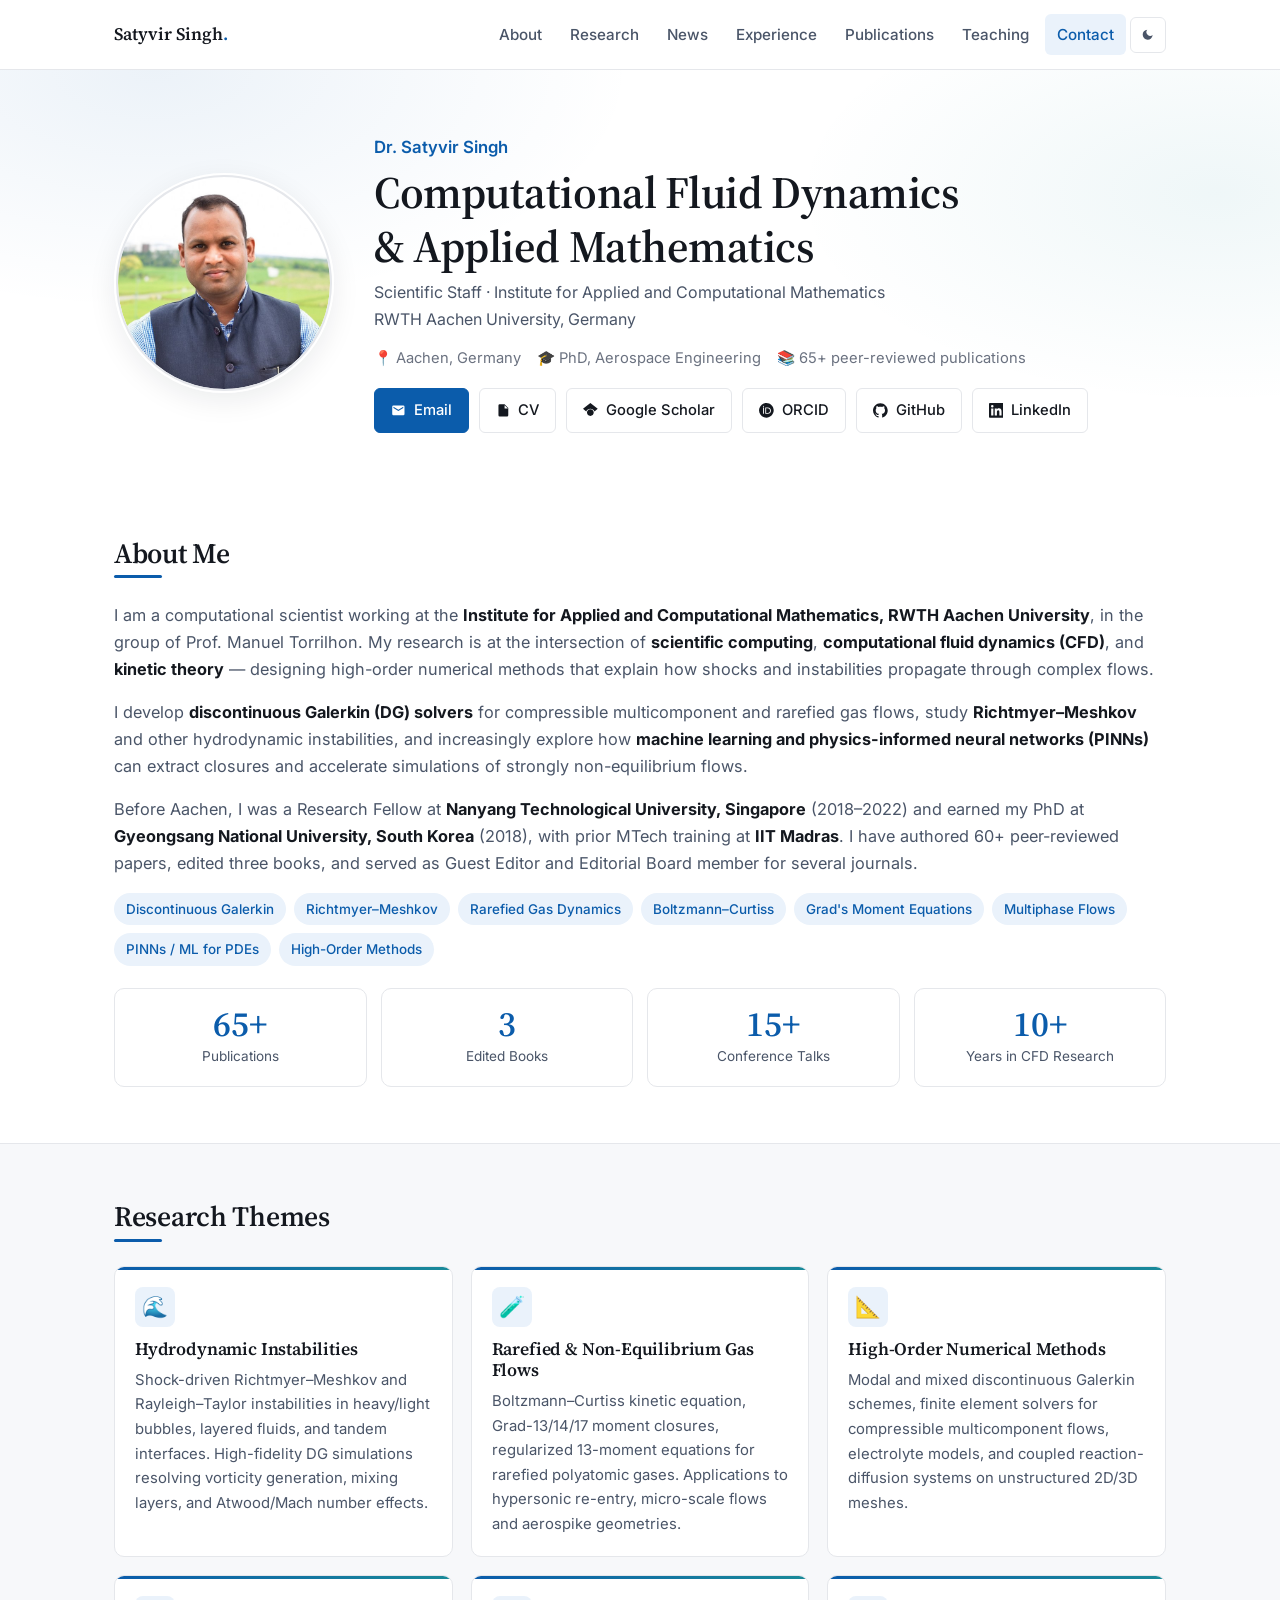
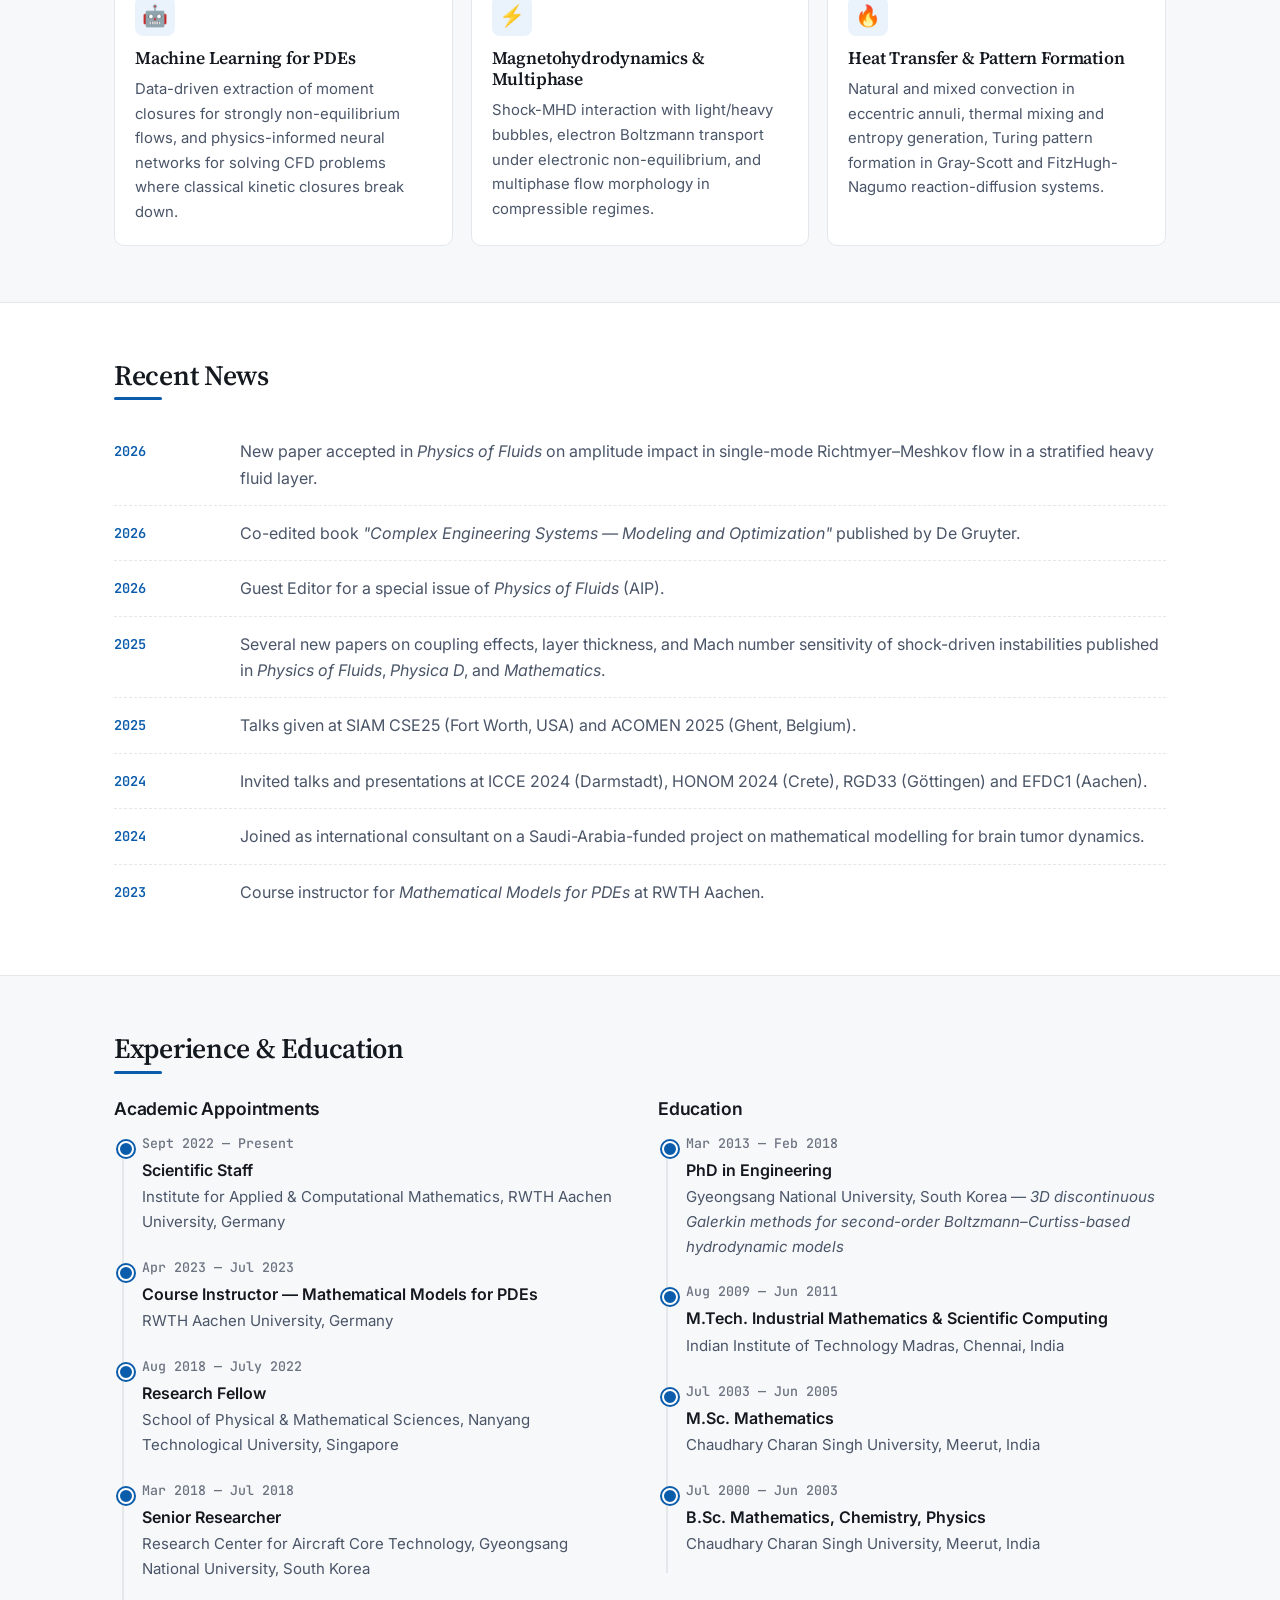
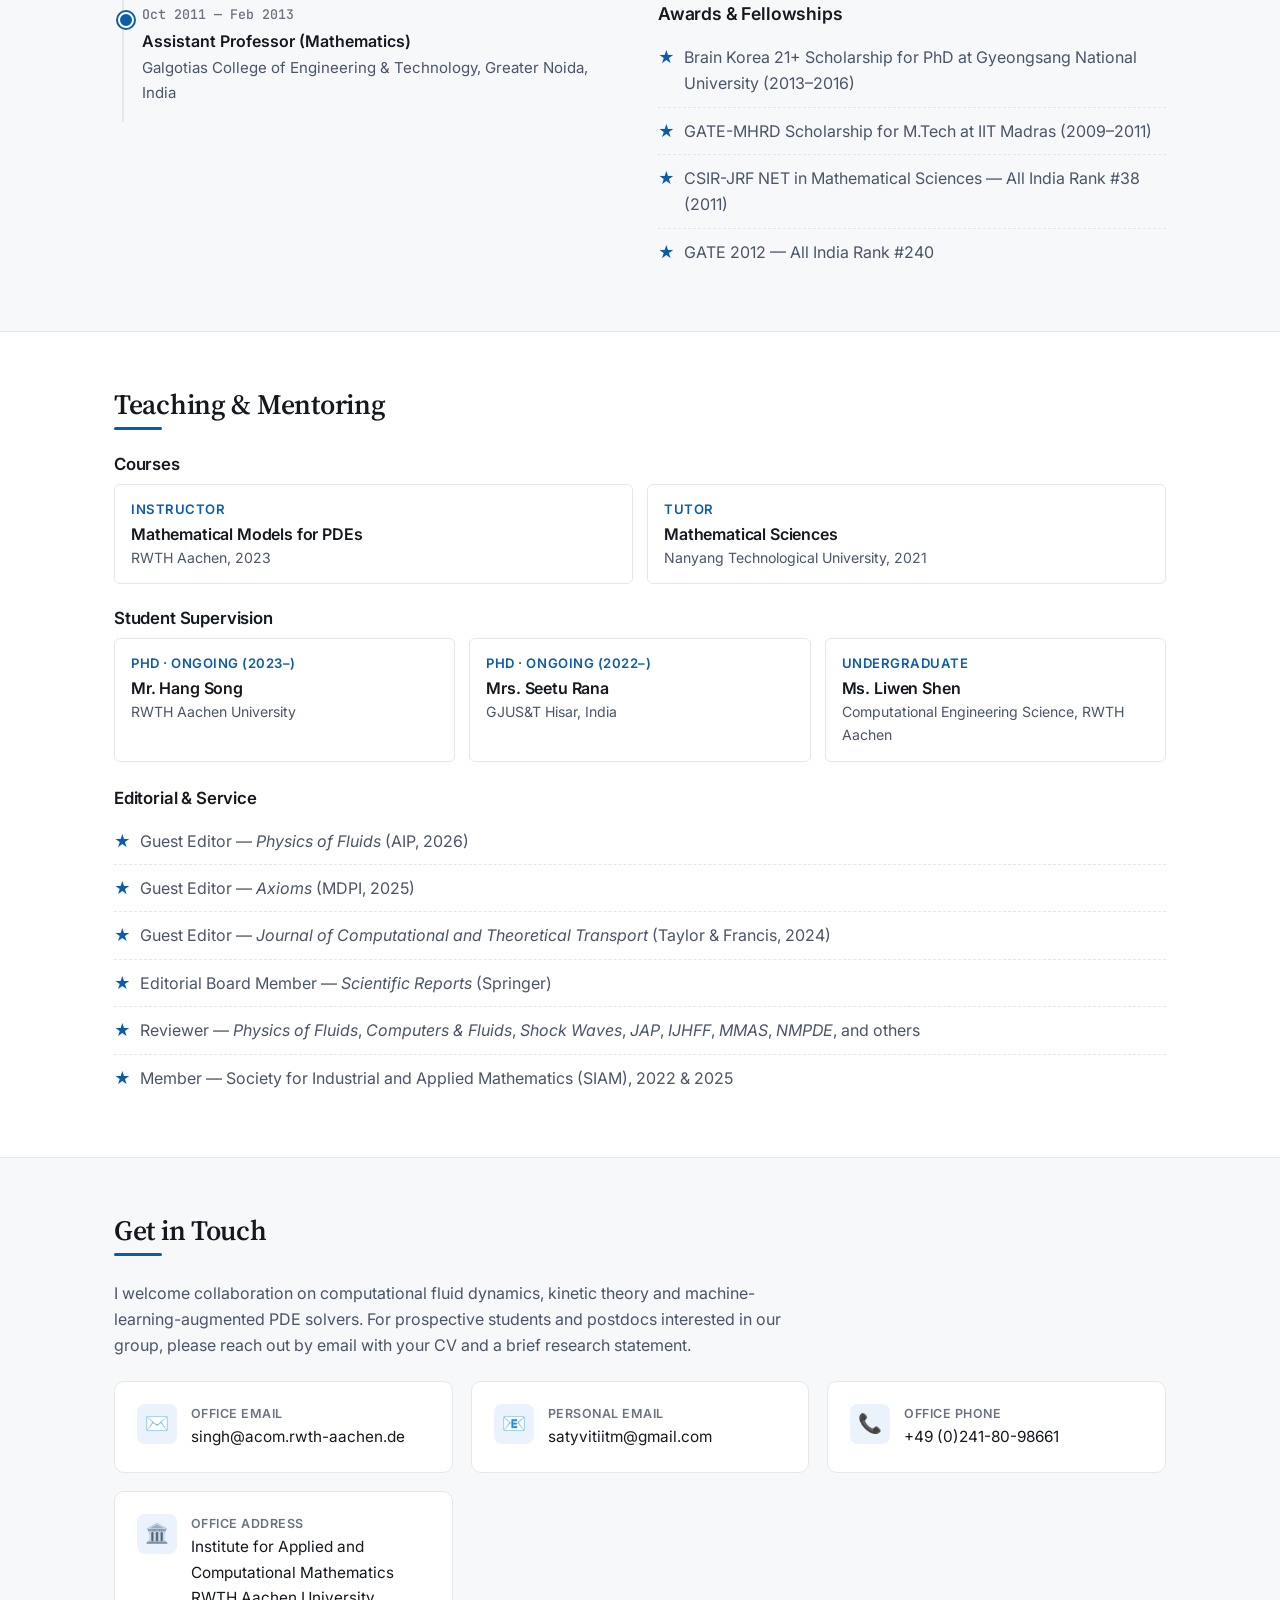
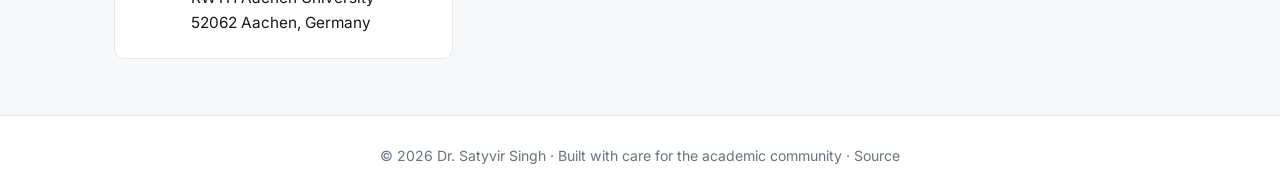
==== index.html @ b2688884 "Replace placeholder avatar with profile photo" ====
<!DOCTYPE html>
<html lang="en">
<head>
  <meta charset="UTF-8" />
  <meta name="viewport" content="width=device-width, initial-scale=1.0" />
  <title>Dr. Satyvir Singh — Computational Fluid Dynamics & Applied Mathematics</title>
  <meta name="description" content="Personal academic website of Dr. Satyvir Singh, Scientific Staff at the Institute for Applied and Computational Mathematics, RWTH Aachen University. Research in CFD, hydrodynamic instabilities, discontinuous Galerkin methods, rarefied gases, and machine learning for PDEs." />
  <meta name="author" content="Satyvir Singh" />

  <!-- Open Graph -->
  <meta property="og:type" content="website" />
  <meta property="og:title" content="Dr. Satyvir Singh — Computational Fluid Dynamics" />
  <meta property="og:description" content="Scientific Staff at RWTH Aachen University. Research on CFD, hydrodynamic instabilities, discontinuous Galerkin methods and machine learning for PDEs." />

  <!-- Fonts -->
  <link rel="preconnect" href="https://fonts.googleapis.com" />
  <link rel="preconnect" href="https://fonts.gstatic.com" crossorigin />
  <link href="https://fonts.googleapis.com/css2?family=Inter:wght@400;500;600;700&family=JetBrains+Mono:wght@400;500&family=Source+Serif+4:opsz,wght@8..60,400;8..60,500;8..60,600;8..60,700&display=swap" rel="stylesheet" />

  <link rel="stylesheet" href="assets/styles.css" />
  <link rel="icon" href="data:image/svg+xml,<svg xmlns='http://www.w3.org/2000/svg' viewBox='0 0 100 100'><circle cx='50' cy='50' r='45' fill='%230b5cab'/><text x='50%25' y='55%25' text-anchor='middle' dominant-baseline='middle' fill='white' font-family='Georgia' font-size='52' font-weight='600'>S</text></svg>" />
</head>
<body>

<!-- ========== NAV ========== -->
<nav class="nav">
  <div class="nav-inner">
    <a href="#" class="brand">Satyvir Singh<span class="dot">.</span></a>
    <div class="nav-links" id="nav-links">
      <a href="#about">About</a>
      <a href="#research">Research</a>
      <a href="#news">News</a>
      <a href="#experience">Experience</a>
      <a href="publications.html">Publications</a>
      <a href="#teaching">Teaching</a>
      <a href="#contact">Contact</a>
      <button class="theme-btn" id="theme-btn" aria-label="Toggle theme"></button>
    </div>
    <button class="menu-btn" id="menu-btn" aria-label="Menu">☰</button>
  </div>
</nav>

<!-- ========== HERO ========== -->
<header class="hero">
  <div class="container hero-grid">
    <img class="avatar" src="assets/profile.jpg" alt="Dr. Satyvir Singh" width="220" height="220" />
    <div>
      <p class="title">Dr. Satyvir Singh</p>
      <h1>Computational Fluid Dynamics<br />&amp; Applied Mathematics</h1>
      <p class="affiliation">Scientific Staff · Institute for Applied and Computational Mathematics<br />RWTH Aachen University, Germany</p>

      <div class="hero-meta">
        <span>📍 Aachen, Germany</span>
        <span>🎓 PhD, Aerospace Engineering</span>
        <span>📚 65+ peer-reviewed publications</span>
      </div>

      <div class="hero-actions">
        <a class="btn btn-primary" href="mailto:singh@acom.rwth-aachen.de">
          <svg class="icon-svg" viewBox="0 0 24 24"><path fill="currentColor" d="M20 4H4a2 2 0 00-2 2v12a2 2 0 002 2h16a2 2 0 002-2V6a2 2 0 00-2-2zm0 4l-8 5-8-5V6l8 5 8-5z"/></svg>
          Email
        </a>
        <a class="btn" href="CV_Satyvir_Singh.pdf" target="_blank">
          <svg class="icon-svg" viewBox="0 0 24 24"><path fill="currentColor" d="M14 2H6a2 2 0 00-2 2v16a2 2 0 002 2h12a2 2 0 002-2V8l-6-6zm0 7V3.5L19.5 9H14z"/></svg>
          CV
        </a>
        <a class="btn" href="https://scholar.google.com/citations?user=sQT89LYAAAAJ&hl=en" target="_blank" rel="noopener">
          <svg class="icon-svg" viewBox="0 0 24 24"><path fill="currentColor" d="M5.242 13.769L0 9.5 12 0l12 9.5-5.242 4.269C17.548 11.249 14.978 9.5 12 9.5c-2.977 0-5.548 1.748-6.758 4.269zM12 10c-3.038 0-5.5 2.462-5.5 5.5s2.462 5.5 5.5 5.5 5.5-2.462 5.5-5.5S15.038 10 12 10z"/></svg>
          Google Scholar
        </a>
        <a class="btn" href="https://orcid.org/0000-0001-6669-5296" target="_blank" rel="noopener">
          <svg class="icon-svg" viewBox="0 0 24 24"><path fill="currentColor" d="M12 0C5.372 0 0 5.372 0 12s5.372 12 12 12 12-5.372 12-12S18.628 0 12 0zM7.369 4.378c.525 0 .947.431.947.947 0 .525-.422.947-.947.947a.95.95 0 01-.947-.947c0-.516.422-.947.947-.947zm-.722 3.038h1.444v10.041H6.647V7.416zm3.562 0h3.9c3.712 0 5.344 2.653 5.344 5.025 0 2.578-2.016 5.025-5.325 5.025h-3.919V7.416zm1.444 1.303v7.444h2.297c3.272 0 4.022-2.484 4.022-3.722 0-2.016-1.284-3.722-4.097-3.722h-2.222z"/></svg>
          ORCID
        </a>
        <a class="btn" href="https://github.com/Satyvir-Singh" target="_blank" rel="noopener">
          <svg class="icon-svg" viewBox="0 0 24 24"><path fill="currentColor" d="M12 .297c-6.63 0-12 5.373-12 12 0 5.303 3.438 9.8 8.205 11.385.6.113.82-.258.82-.577 0-.285-.01-1.04-.015-2.04-3.338.724-4.042-1.61-4.042-1.61C4.422 18.07 3.633 17.7 3.633 17.7c-1.087-.744.084-.729.084-.729 1.205.084 1.838 1.236 1.838 1.236 1.07 1.835 2.809 1.305 3.495.998.108-.776.417-1.305.76-1.605-2.665-.3-5.466-1.332-5.466-5.93 0-1.31.465-2.38 1.235-3.22-.135-.303-.54-1.523.105-3.176 0 0 1.005-.322 3.3 1.23.96-.267 1.98-.4 3-.405 1.02.005 2.04.138 3 .405 2.28-1.552 3.285-1.23 3.285-1.23.645 1.653.24 2.873.12 3.176.765.84 1.23 1.91 1.23 3.22 0 4.61-2.805 5.625-5.475 5.92.42.36.81 1.096.81 2.22 0 1.606-.015 2.896-.015 3.286 0 .315.21.69.825.57C20.565 22.092 24 17.592 24 12.297c0-6.627-5.373-12-12-12"/></svg>
          GitHub
        </a>
        <a class="btn" href="https://www.linkedin.com/in/dr-ing-satyvir-singh-59ba4218" target="_blank" rel="noopener">
          <svg class="icon-svg" viewBox="0 0 24 24"><path fill="currentColor" d="M20.447 20.452h-3.554v-5.569c0-1.328-.027-3.037-1.852-3.037-1.853 0-2.136 1.445-2.136 2.939v5.667H9.351V9h3.414v1.561h.046c.477-.9 1.637-1.852 3.37-1.852 3.601 0 4.267 2.37 4.267 5.455v6.288zM5.337 7.433a2.062 2.062 0 01-2.063-2.065 2.063 2.063 0 112.063 2.065zm1.782 13.019H3.555V9h3.564v11.452zM22.225 0H1.771C.792 0 0 .774 0 1.729v20.542C0 23.227.792 24 1.771 24h20.451C23.2 24 24 23.227 24 22.271V1.729C24 .774 23.2 0 22.222 0h.003z"/></svg>
          LinkedIn
        </a>
      </div>
    </div>
  </div>
</header>

<!-- ========== ABOUT ========== -->
<section class="section" id="about">
  <div class="container fade-in">
    <div class="section-head"><h2>About Me</h2></div>
    <div class="about">
      <p>
        I am a computational scientist working at the
        <strong>Institute for Applied and Computational Mathematics, RWTH Aachen University</strong>,
        in the group of Prof. Manuel Torrilhon. My research is at the intersection of
        <strong>scientific computing</strong>, <strong>computational fluid dynamics (CFD)</strong>, and
        <strong>kinetic theory</strong> — designing high-order numerical methods that explain how shocks
        and instabilities propagate through complex flows.
      </p>
      <p>
        I develop <strong>discontinuous Galerkin (DG) solvers</strong> for compressible multicomponent and
        rarefied gas flows, study <strong>Richtmyer–Meshkov</strong> and other hydrodynamic instabilities,
        and increasingly explore how <strong>machine learning and physics-informed neural networks (PINNs)</strong>
        can extract closures and accelerate simulations of strongly non-equilibrium flows.
      </p>
      <p>
        Before Aachen, I was a Research Fellow at <strong>Nanyang Technological University, Singapore</strong>
        (2018–2022) and earned my PhD at <strong>Gyeongsang National University, South Korea</strong> (2018),
        with prior MTech training at <strong>IIT Madras</strong>. I have authored 60+ peer-reviewed papers,
        edited three books, and served as Guest Editor and Editorial Board member for several journals.
      </p>

      <div class="tags">
        <span class="tag">Discontinuous Galerkin</span>
        <span class="tag">Richtmyer–Meshkov</span>
        <span class="tag">Rarefied Gas Dynamics</span>
        <span class="tag">Boltzmann–Curtiss</span>
        <span class="tag">Grad's Moment Equations</span>
        <span class="tag">Multiphase Flows</span>
        <span class="tag">PINNs / ML for PDEs</span>
        <span class="tag">High-Order Methods</span>
      </div>

      <div class="stats">
        <div class="stat"><span class="num">65+</span><span class="label">Publications</span></div>
        <div class="stat"><span class="num">3</span><span class="label">Edited Books</span></div>
        <div class="stat"><span class="num">15+</span><span class="label">Conference Talks</span></div>
        <div class="stat"><span class="num">10+</span><span class="label">Years in CFD Research</span></div>
      </div>
    </div>
  </div>
</section>

<!-- ========== RESEARCH ========== -->
<section class="section section-alt" id="research">
  <div class="container fade-in">
    <div class="section-head">
      <h2>Research Themes</h2>
    </div>

    <div class="research-grid">
      <div class="research-card">
        <div class="icon">🌊</div>
        <h3>Hydrodynamic Instabilities</h3>
        <p>Shock-driven Richtmyer–Meshkov and Rayleigh–Taylor instabilities in heavy/light bubbles,
           layered fluids, and tandem interfaces. High-fidelity DG simulations resolving vorticity
           generation, mixing layers, and Atwood/Mach number effects.</p>
      </div>
      <div class="research-card">
        <div class="icon">🧪</div>
        <h3>Rarefied & Non-Equilibrium Gas Flows</h3>
        <p>Boltzmann–Curtiss kinetic equation, Grad-13/14/17 moment closures, regularized 13-moment
           equations for rarefied polyatomic gases. Applications to hypersonic re-entry,
           micro-scale flows and aerospike geometries.</p>
      </div>
      <div class="research-card">
        <div class="icon">📐</div>
        <h3>High-Order Numerical Methods</h3>
        <p>Modal and mixed discontinuous Galerkin schemes, finite element solvers for compressible
           multicomponent flows, electrolyte models, and coupled reaction-diffusion systems on
           unstructured 2D/3D meshes.</p>
      </div>
      <div class="research-card">
        <div class="icon">🤖</div>
        <h3>Machine Learning for PDEs</h3>
        <p>Data-driven extraction of moment closures for strongly non-equilibrium flows, and
           physics-informed neural networks for solving CFD problems where classical kinetic
           closures break down.</p>
      </div>
      <div class="research-card">
        <div class="icon">⚡</div>
        <h3>Magnetohydrodynamics & Multiphase</h3>
        <p>Shock-MHD interaction with light/heavy bubbles, electron Boltzmann transport under
           electronic non-equilibrium, and multiphase flow morphology in compressible regimes.</p>
      </div>
      <div class="research-card">
        <div class="icon">🔥</div>
        <h3>Heat Transfer & Pattern Formation</h3>
        <p>Natural and mixed convection in eccentric annuli, thermal mixing and entropy generation,
           Turing pattern formation in Gray-Scott and FitzHugh-Nagumo reaction-diffusion systems.</p>
      </div>
    </div>
  </div>
</section>

<!-- ========== NEWS ========== -->
<section class="section" id="news">
  <div class="container fade-in">
    <div class="section-head"><h2>Recent News</h2></div>
    <ul class="news-list">
      <li>
        <span class="news-date">2026</span>
        <span class="news-text">New paper accepted in <em>Physics of Fluids</em> on amplitude impact in single-mode Richtmyer–Meshkov flow in a stratified heavy fluid layer.</span>
      </li>
      <li>
        <span class="news-date">2026</span>
        <span class="news-text">Co-edited book <em>"Complex Engineering Systems — Modeling and Optimization"</em> published by De Gruyter.</span>
      </li>
      <li>
        <span class="news-date">2026</span>
        <span class="news-text">Guest Editor for a special issue of <em>Physics of Fluids</em> (AIP).</span>
      </li>
      <li>
        <span class="news-date">2025</span>
        <span class="news-text">Several new papers on coupling effects, layer thickness, and Mach number sensitivity of shock-driven instabilities published in <em>Physics of Fluids</em>, <em>Physica D</em>, and <em>Mathematics</em>.</span>
      </li>
      <li>
        <span class="news-date">2025</span>
        <span class="news-text">Talks given at SIAM CSE25 (Fort Worth, USA) and ACOMEN 2025 (Ghent, Belgium).</span>
      </li>
      <li>
        <span class="news-date">2024</span>
        <span class="news-text">Invited talks and presentations at ICCE 2024 (Darmstadt), HONOM 2024 (Crete), RGD33 (Göttingen) and EFDC1 (Aachen).</span>
      </li>
      <li>
        <span class="news-date">2024</span>
        <span class="news-text">Joined as international consultant on a Saudi-Arabia-funded project on mathematical modelling for brain tumor dynamics.</span>
      </li>
      <li>
        <span class="news-date">2023</span>
        <span class="news-text">Course instructor for <em>Mathematical Models for PDEs</em> at RWTH Aachen.</span>
      </li>
    </ul>
  </div>
</section>

<!-- ========== EXPERIENCE ========== -->
<section class="section section-alt" id="experience">
  <div class="container fade-in">
    <div class="section-head"><h2>Experience &amp; Education</h2></div>
    <div class="two-col">
      <div>
        <h3 style="font-family:var(--sans);font-size:1.1rem;margin-bottom:14px;">Academic Appointments</h3>
        <ul class="timeline">
          <li>
            <div class="when">Sept 2022 — Present</div>
            <div class="what">Scientific Staff</div>
            <div class="where">Institute for Applied &amp; Computational Mathematics, RWTH Aachen University, Germany</div>
          </li>
          <li>
            <div class="when">Apr 2023 — Jul 2023</div>
            <div class="what">Course Instructor — Mathematical Models for PDEs</div>
            <div class="where">RWTH Aachen University, Germany</div>
          </li>
          <li>
            <div class="when">Aug 2018 — July 2022</div>
            <div class="what">Research Fellow</div>
            <div class="where">School of Physical &amp; Mathematical Sciences, Nanyang Technological University, Singapore</div>
          </li>
          <li>
            <div class="when">Mar 2018 — Jul 2018</div>
            <div class="what">Senior Researcher</div>
            <div class="where">Research Center for Aircraft Core Technology, Gyeongsang National University, South Korea</div>
          </li>
          <li>
            <div class="when">Oct 2011 — Feb 2013</div>
            <div class="what">Assistant Professor (Mathematics)</div>
            <div class="where">Galgotias College of Engineering &amp; Technology, Greater Noida, India</div>
          </li>
        </ul>
      </div>

      <div>
        <h3 style="font-family:var(--sans);font-size:1.1rem;margin-bottom:14px;">Education</h3>
        <ul class="timeline">
          <li>
            <div class="when">Mar 2013 — Feb 2018</div>
            <div class="what">PhD in Engineering</div>
            <div class="where">Gyeongsang National University, South Korea — <em>3D discontinuous Galerkin methods for second-order Boltzmann–Curtiss-based hydrodynamic models</em></div>
          </li>
          <li>
            <div class="when">Aug 2009 — Jun 2011</div>
            <div class="what">M.Tech. Industrial Mathematics &amp; Scientific Computing</div>
            <div class="where">Indian Institute of Technology Madras, Chennai, India</div>
          </li>
          <li>
            <div class="when">Jul 2003 — Jun 2005</div>
            <div class="what">M.Sc. Mathematics</div>
            <div class="where">Chaudhary Charan Singh University, Meerut, India</div>
          </li>
          <li>
            <div class="when">Jul 2000 — Jun 2003</div>
            <div class="what">B.Sc. Mathematics, Chemistry, Physics</div>
            <div class="where">Chaudhary Charan Singh University, Meerut, India</div>
          </li>
        </ul>

        <h3 style="font-family:var(--sans);font-size:1.1rem;margin:24px 0 10px;">Awards &amp; Fellowships</h3>
        <ul class="award-list">
          <li>Brain Korea 21+ Scholarship for PhD at Gyeongsang National University (2013–2016)</li>
          <li>GATE-MHRD Scholarship for M.Tech at IIT Madras (2009–2011)</li>
          <li>CSIR-JRF NET in Mathematical Sciences — All India Rank #38 (2011)</li>
          <li>GATE 2012 — All India Rank #240</li>
        </ul>
      </div>
    </div>
  </div>
</section>

<!-- ========== TEACHING & STUDENTS ========== -->
<section class="section" id="teaching">
  <div class="container fade-in">
    <div class="section-head"><h2>Teaching &amp; Mentoring</h2></div>

    <h3 style="font-family:var(--sans);font-size:1.05rem;margin-bottom:10px;">Courses</h3>
    <div class="cards" style="margin-bottom:24px;">
      <div class="card-mini">
        <div class="role">Instructor</div>
        <h4>Mathematical Models for PDEs</h4>
        <p>RWTH Aachen, 2023</p>
      </div>
      <div class="card-mini">
        <div class="role">Tutor</div>
        <h4>Mathematical Sciences</h4>
        <p>Nanyang Technological University, 2021</p>
      </div>
    </div>

    <h3 style="font-family:var(--sans);font-size:1.05rem;margin-bottom:10px;">Student Supervision</h3>
    <div class="cards">
      <div class="card-mini">
        <div class="role">PhD · ongoing (2023–)</div>
        <h4>Mr. Hang Song</h4>
        <p>RWTH Aachen University</p>
      </div>
      <div class="card-mini">
        <div class="role">PhD · ongoing (2022–)</div>
        <h4>Mrs. Seetu Rana</h4>
        <p>GJUS&amp;T Hisar, India</p>
      </div>
      <div class="card-mini">
        <div class="role">Undergraduate</div>
        <h4>Ms. Liwen Shen</h4>
        <p>Computational Engineering Science, RWTH Aachen</p>
      </div>
    </div>

    <h3 style="font-family:var(--sans);font-size:1.05rem;margin:26px 0 10px;">Editorial &amp; Service</h3>
    <ul class="award-list">
      <li>Guest Editor — <em>Physics of Fluids</em> (AIP, 2026)</li>
      <li>Guest Editor — <em>Axioms</em> (MDPI, 2025)</li>
      <li>Guest Editor — <em>Journal of Computational and Theoretical Transport</em> (Taylor &amp; Francis, 2024)</li>
      <li>Editorial Board Member — <em>Scientific Reports</em> (Springer)</li>
      <li>Reviewer — <em>Physics of Fluids</em>, <em>Computers &amp; Fluids</em>, <em>Shock Waves</em>, <em>JAP</em>, <em>IJHFF</em>, <em>MMAS</em>, <em>NMPDE</em>, and others</li>
      <li>Member — Society for Industrial and Applied Mathematics (SIAM), 2022 &amp; 2025</li>
    </ul>
  </div>
</section>

<!-- ========== CONTACT ========== -->
<section class="section section-alt" id="contact">
  <div class="container fade-in">
    <div class="section-head"><h2>Get in Touch</h2></div>
    <p style="margin-bottom:22px;color:var(--text-soft);max-width:680px;">
      I welcome collaboration on computational fluid dynamics, kinetic theory and machine-learning-augmented PDE solvers.
      For prospective students and postdocs interested in our group, please reach out by email with your CV and a brief research statement.
    </p>

    <div class="contact-grid">
      <div class="contact-card">
        <div class="ico">✉️</div>
        <div>
          <div class="label">Office Email</div>
          <div class="value"><a href="mailto:singh@acom.rwth-aachen.de">singh@acom.rwth-aachen.de</a></div>
        </div>
      </div>
      <div class="contact-card">
        <div class="ico">📧</div>
        <div>
          <div class="label">Personal Email</div>
          <div class="value"><a href="mailto:satyvitiitm@gmail.com">satyvitiitm@gmail.com</a></div>
        </div>
      </div>
      <div class="contact-card">
        <div class="ico">📞</div>
        <div>
          <div class="label">Office Phone</div>
          <div class="value">+49 (0)241-80-98661</div>
        </div>
      </div>
      <div class="contact-card">
        <div class="ico">🏛️</div>
        <div>
          <div class="label">Office Address</div>
          <div class="value">Institute for Applied and Computational Mathematics<br />RWTH Aachen University<br />52062 Aachen, Germany</div>
        </div>
      </div>
    </div>
  </div>
</section>

<!-- ========== FOOTER ========== -->
<footer>
  <div class="container">
    © <span id="year">2026</span> Dr. Satyvir Singh · Built with care for the academic community ·
    <a href="https://github.com/Satyvir-Singh/satyvir-singh.github.io">Source</a>
  </div>
</footer>

<script src="assets/main.js"></script>
</body>
</html>
---- assets/styles.css ----
/* ===========================
   Dr. Satyvir Singh — Academic Site
   Modern, minimal, scholarly
   =========================== */

:root {
  --bg: #ffffff;
  --bg-soft: #f7f8fa;
  --bg-elev: #ffffff;
  --text: #14181f;
  --text-soft: #4a5568;
  --muted: #6b7280;
  --border: #e5e7eb;
  --accent: #0b5cab;        /* RWTH-inspired deep blue */
  --accent-2: #1a8a99;      /* teal */
  --accent-soft: #eaf2fb;
  --warning: #b45309;
  --shadow: 0 2px 10px rgba(15, 23, 42, 0.05);
  --shadow-lg: 0 8px 28px rgba(15, 23, 42, 0.08);
  --radius: 10px;
  --radius-sm: 6px;
  --maxw: 1100px;
  --serif: "Source Serif 4", "Source Serif Pro", Georgia, "Times New Roman", serif;
  --sans: "Inter", -apple-system, BlinkMacSystemFont, "Segoe UI", Roboto, Helvetica, Arial, sans-serif;
  --mono: "JetBrains Mono", "SF Mono", Menlo, Consolas, monospace;
}

@media (prefers-color-scheme: dark) {
  :root.auto-dark {
    --bg: #0f1419;
    --bg-soft: #161c24;
    --bg-elev: #1a2230;
    --text: #e5e9f0;
    --text-soft: #b6bfcc;
    --muted: #8a94a6;
    --border: #2a3344;
    --accent: #4ea1ff;
    --accent-2: #58c6d4;
    --accent-soft: #1a2a40;
    --shadow: 0 2px 10px rgba(0, 0, 0, 0.4);
    --shadow-lg: 0 8px 28px rgba(0, 0, 0, 0.5);
  }
}

:root.dark {
  --bg: #0f1419;
  --bg-soft: #161c24;
  --bg-elev: #1a2230;
  --text: #e5e9f0;
  --text-soft: #b6bfcc;
  --muted: #8a94a6;
  --border: #2a3344;
  --accent: #4ea1ff;
  --accent-2: #58c6d4;
  --accent-soft: #1a2a40;
  --shadow: 0 2px 10px rgba(0, 0, 0, 0.4);
  --shadow-lg: 0 8px 28px rgba(0, 0, 0, 0.5);
}

* { box-sizing: border-box; }
html { scroll-behavior: smooth; }

body {
  margin: 0;
  font-family: var(--sans);
  color: var(--text);
  background: var(--bg);
  line-height: 1.65;
  -webkit-font-smoothing: antialiased;
  font-size: 16px;
}

a { color: var(--accent); text-decoration: none; }
a:hover { text-decoration: underline; }

h1, h2, h3, h4 {
  font-family: var(--serif);
  font-weight: 600;
  letter-spacing: -0.01em;
  color: var(--text);
  margin: 0 0 0.5em;
  line-height: 1.2;
}

h1 { font-size: clamp(2rem, 4.5vw, 2.8rem); }
h2 { font-size: 1.75rem; }
h3 { font-size: 1.2rem; }

p { margin: 0 0 1em; color: var(--text-soft); }

.container {
  max-width: var(--maxw);
  margin: 0 auto;
  padding: 0 24px;
}

/* ============ NAVBAR ============ */
.nav {
  position: sticky;
  top: 0;
  z-index: 50;
  background: rgba(255, 255, 255, 0.85);
  backdrop-filter: saturate(180%) blur(12px);
  -webkit-backdrop-filter: saturate(180%) blur(12px);
  border-bottom: 1px solid var(--border);
}
:root.dark .nav { background: rgba(15, 20, 25, 0.85); }

.nav-inner {
  max-width: var(--maxw);
  margin: 0 auto;
  padding: 14px 24px;
  display: flex;
  align-items: center;
  justify-content: space-between;
  gap: 16px;
}

.brand {
  font-family: var(--serif);
  font-weight: 600;
  font-size: 1.1rem;
  color: var(--text);
  text-decoration: none;
}
.brand .dot { color: var(--accent); }

.nav-links {
  display: flex;
  gap: 4px;
  align-items: center;
  flex-wrap: wrap;
}
.nav-links a {
  color: var(--text-soft);
  padding: 8px 12px;
  border-radius: var(--radius-sm);
  font-weight: 500;
  font-size: 0.95rem;
  text-decoration: none;
}
.nav-links a:hover {
  color: var(--accent);
  background: var(--accent-soft);
}
.nav-links a.active {
  color: var(--accent);
  background: var(--accent-soft);
}

.theme-btn {
  background: transparent;
  border: 1px solid var(--border);
  border-radius: var(--radius-sm);
  width: 36px;
  height: 36px;
  cursor: pointer;
  color: var(--text-soft);
  display: inline-flex;
  align-items: center;
  justify-content: center;
  transition: all 0.2s;
}
.theme-btn:hover { color: var(--accent); border-color: var(--accent); }

.menu-btn { display: none; background: transparent; border: 0; color: var(--text); font-size: 1.4rem; cursor: pointer; }

@media (max-width: 760px) {
  .menu-btn { display: inline-flex; }
  .nav-links {
    position: absolute;
    top: 64px;
    left: 0;
    right: 0;
    background: var(--bg);
    border-bottom: 1px solid var(--border);
    flex-direction: column;
    align-items: stretch;
    padding: 12px;
    gap: 4px;
    display: none;
  }
  .nav-links.open { display: flex; }
  .nav-links a { padding: 10px 12px; }
}

/* ============ HERO ============ */
.hero {
  position: relative;
  padding: 64px 0 48px;
  overflow: hidden;
}
.hero::before {
  content: "";
  position: absolute;
  inset: 0;
  background:
    radial-gradient(800px 400px at 12% 0%, rgba(11, 92, 171, 0.08), transparent 60%),
    radial-gradient(700px 350px at 95% 30%, rgba(26, 138, 153, 0.07), transparent 60%);
  z-index: -1;
}

.hero-grid {
  display: grid;
  grid-template-columns: 220px 1fr;
  gap: 40px;
  align-items: center;
}
@media (max-width: 760px) {
  .hero-grid { grid-template-columns: 1fr; gap: 24px; text-align: center; }
}

.avatar {
  width: 220px;
  height: 220px;
  border-radius: 50%;
  object-fit: cover;
  display: block;
  background: linear-gradient(135deg, var(--accent), var(--accent-2));
  color: white;
  font-family: var(--serif);
  font-size: 4.5rem;
  font-weight: 600;
  box-shadow: var(--shadow-lg);
  border: 4px solid var(--bg);
  margin: 0 auto;
  letter-spacing: -0.02em;
  outline: 2px solid var(--border);
  outline-offset: -4px;
}

.hero h1 { margin: 0 0 6px; }
.hero .title {
  color: var(--accent);
  font-weight: 600;
  margin: 0 0 4px;
  font-size: 1.05rem;
}
.hero .affiliation {
  color: var(--text-soft);
  margin: 0 0 14px;
  font-size: 1rem;
}

.hero-meta {
  display: flex;
  flex-wrap: wrap;
  gap: 16px;
  margin: 14px 0 18px;
  color: var(--muted);
  font-size: 0.92rem;
}
.hero-meta span { display: inline-flex; align-items: center; gap: 6px; }

.hero-actions {
  display: flex;
  flex-wrap: wrap;
  gap: 10px;
  margin-top: 6px;
}
@media (max-width: 760px) { .hero-actions { justify-content: center; } }

.btn {
  display: inline-flex;
  align-items: center;
  gap: 8px;
  padding: 9px 16px;
  border-radius: var(--radius-sm);
  font-weight: 500;
  font-size: 0.92rem;
  text-decoration: none;
  border: 1px solid var(--border);
  background: var(--bg-elev);
  color: var(--text);
  transition: all 0.2s;
  cursor: pointer;
}
.btn:hover {
  border-color: var(--accent);
  color: var(--accent);
  text-decoration: none;
  transform: translateY(-1px);
}
.btn-primary {
  background: var(--accent);
  color: white;
  border-color: var(--accent);
}
.btn-primary:hover { background: #094a89; color: white; border-color: #094a89; }

/* ============ SECTIONS ============ */
section.section {
  padding: 56px 0;
  border-top: 1px solid var(--border);
}
section.section:first-of-type { border-top: 0; }
.section-alt { background: var(--bg-soft); }

.section-head {
  display: flex;
  justify-content: space-between;
  align-items: baseline;
  flex-wrap: wrap;
  gap: 12px;
  margin-bottom: 24px;
}
.section-head h2 {
  position: relative;
  padding-bottom: 8px;
  margin: 0;
}
.section-head h2::after {
  content: "";
  position: absolute;
  bottom: 0;
  left: 0;
  width: 48px;
  height: 3px;
  background: var(--accent);
  border-radius: 2px;
}
.section-head .more { font-size: 0.92rem; color: var(--accent); font-weight: 500; }

/* ============ ABOUT ============ */
.about p { font-size: 1.02rem; }
.about strong { color: var(--text); }

.tags { display: flex; flex-wrap: wrap; gap: 8px; margin-top: 12px; }
.tag {
  background: var(--accent-soft);
  color: var(--accent);
  padding: 5px 12px;
  border-radius: 999px;
  font-size: 0.84rem;
  font-weight: 500;
}

/* ============ NEWS ============ */
.news-list { list-style: none; padding: 0; margin: 0; }
.news-list li {
  display: grid;
  grid-template-columns: 110px 1fr;
  gap: 16px;
  padding: 14px 0;
  border-bottom: 1px dashed var(--border);
}
.news-list li:last-child { border-bottom: 0; }
.news-date {
  color: var(--accent);
  font-family: var(--mono);
  font-size: 0.85rem;
  font-weight: 600;
  white-space: nowrap;
  padding-top: 2px;
}
.news-text { color: var(--text-soft); }
@media (max-width: 600px) {
  .news-list li { grid-template-columns: 1fr; gap: 4px; }
}

/* ============ RESEARCH GRID ============ */
.research-grid {
  display: grid;
  grid-template-columns: repeat(auto-fit, minmax(260px, 1fr));
  gap: 18px;
}
.research-card {
  background: var(--bg-elev);
  border: 1px solid var(--border);
  border-radius: var(--radius);
  padding: 20px;
  transition: all 0.2s;
  position: relative;
  overflow: hidden;
}
.research-card::before {
  content: "";
  position: absolute;
  top: 0;
  left: 0;
  right: 0;
  height: 3px;
  background: linear-gradient(90deg, var(--accent), var(--accent-2));
}
.research-card:hover {
  transform: translateY(-3px);
  box-shadow: var(--shadow-lg);
  border-color: var(--accent);
}
.research-card .icon {
  width: 40px;
  height: 40px;
  border-radius: 8px;
  background: var(--accent-soft);
  color: var(--accent);
  display: grid;
  place-items: center;
  font-size: 1.3rem;
  margin-bottom: 12px;
}
.research-card h3 { margin: 0 0 8px; font-size: 1.1rem; }
.research-card p { margin: 0; font-size: 0.93rem; color: var(--text-soft); }

/* ============ PUBLICATIONS ============ */
.pub-filters {
  display: flex;
  flex-wrap: wrap;
  gap: 8px;
  margin-bottom: 20px;
}
.pub-filters button {
  background: var(--bg-elev);
  border: 1px solid var(--border);
  color: var(--text-soft);
  padding: 6px 14px;
  border-radius: 999px;
  cursor: pointer;
  font-size: 0.88rem;
  font-weight: 500;
  transition: all 0.15s;
}
.pub-filters button:hover { color: var(--accent); border-color: var(--accent); }
.pub-filters button.active {
  background: var(--accent);
  color: white;
  border-color: var(--accent);
}

.pub-search {
  width: 100%;
  padding: 10px 14px;
  border: 1px solid var(--border);
  border-radius: var(--radius-sm);
  font-size: 0.95rem;
  background: var(--bg-elev);
  color: var(--text);
  margin-bottom: 16px;
  font-family: inherit;
}
.pub-search:focus { outline: none; border-color: var(--accent); box-shadow: 0 0 0 3px var(--accent-soft); }

.pub-year-group { margin-bottom: 28px; }
.pub-year-label {
  font-family: var(--serif);
  font-size: 1.4rem;
  color: var(--accent);
  font-weight: 600;
  margin: 0 0 12px;
  padding-bottom: 6px;
  border-bottom: 2px solid var(--accent-soft);
}

.pub-list { list-style: none; padding: 0; margin: 0; }
.pub-item {
  padding: 14px 0;
  border-bottom: 1px solid var(--border);
  display: grid;
  grid-template-columns: 60px 1fr;
  gap: 14px;
  align-items: start;
}
.pub-item:last-child { border-bottom: 0; }
.pub-num {
  font-family: var(--mono);
  color: var(--muted);
  font-size: 0.82rem;
  padding-top: 3px;
  font-weight: 500;
}
.pub-title {
  font-weight: 600;
  color: var(--text);
  display: block;
  margin-bottom: 3px;
  line-height: 1.4;
}
.pub-authors {
  color: var(--text-soft);
  font-size: 0.92rem;
  margin-bottom: 4px;
}
.pub-authors b { color: var(--text); font-weight: 600; }
.pub-venue {
  font-style: italic;
  color: var(--text-soft);
  font-size: 0.92rem;
}
.pub-badge {
  display: inline-block;
  font-size: 0.72rem;
  padding: 2px 7px;
  border-radius: 4px;
  font-weight: 600;
  text-transform: uppercase;
  letter-spacing: 0.03em;
  margin-left: 6px;
  vertical-align: middle;
}
.badge-journal { background: #e6f4ea; color: #0f7a3f; }
.badge-conference { background: #fff4e0; color: #b45309; }
.badge-book { background: #f0e7ff; color: #6929c4; }
.badge-chapter { background: #e0f2fe; color: #0c5b8c; }
.badge-preprint { background: #fde2e2; color: #c92a2a; }
:root.dark .badge-journal { background: rgba(15, 122, 63, 0.2); color: #6dd49a; }
:root.dark .badge-conference { background: rgba(180, 83, 9, 0.2); color: #f4b565; }
:root.dark .badge-book { background: rgba(105, 41, 196, 0.2); color: #c4a3f7; }
:root.dark .badge-chapter { background: rgba(12, 91, 140, 0.2); color: #74bfe8; }
:root.dark .badge-preprint { background: rgba(201, 42, 42, 0.2); color: #f08585; }

@media (max-width: 600px) {
  .pub-item { grid-template-columns: 1fr; gap: 4px; }
}

/* ============ TIMELINE ============ */
.timeline {
  position: relative;
  padding-left: 28px;
  list-style: none;
  margin: 0;
}
.timeline::before {
  content: "";
  position: absolute;
  left: 8px;
  top: 6px;
  bottom: 6px;
  width: 2px;
  background: var(--border);
}
.timeline li {
  position: relative;
  padding: 0 0 22px 0;
}
.timeline li::before {
  content: "";
  position: absolute;
  left: -24px;
  top: 8px;
  width: 12px;
  height: 12px;
  border-radius: 50%;
  background: var(--accent);
  border: 2px solid var(--bg);
  box-shadow: 0 0 0 2px var(--accent);
}
.timeline .when {
  font-family: var(--mono);
  color: var(--muted);
  font-size: 0.83rem;
  margin-bottom: 2px;
  font-weight: 500;
}
.timeline .what {
  font-weight: 600;
  color: var(--text);
  margin: 0 0 2px;
}
.timeline .where { color: var(--text-soft); font-size: 0.94rem; }

/* ============ TWO-COL ============ */
.two-col {
  display: grid;
  grid-template-columns: 1fr 1fr;
  gap: 36px;
}
@media (max-width: 760px) { .two-col { grid-template-columns: 1fr; gap: 24px; } }

/* ============ AWARDS ============ */
.award-list { list-style: none; padding: 0; margin: 0; }
.award-list li {
  padding: 10px 0;
  padding-left: 26px;
  position: relative;
  color: var(--text-soft);
  border-bottom: 1px dashed var(--border);
}
.award-list li:last-child { border-bottom: 0; }
.award-list li::before {
  content: "★";
  position: absolute;
  left: 0;
  top: 10px;
  color: var(--accent);
}

/* ============ TEACHING/STUDENTS ============ */
.cards {
  display: grid;
  grid-template-columns: repeat(auto-fit, minmax(220px, 1fr));
  gap: 14px;
}
.card-mini {
  background: var(--bg-elev);
  border: 1px solid var(--border);
  border-radius: var(--radius-sm);
  padding: 14px 16px;
}
.card-mini .role { color: var(--accent); font-size: 0.82rem; font-weight: 600; text-transform: uppercase; letter-spacing: 0.04em; }
.card-mini h4 { margin: 4px 0 2px; font-family: var(--sans); font-size: 1rem; }
.card-mini p { margin: 0; font-size: 0.88rem; }

/* ============ STATS ============ */
.stats {
  display: grid;
  grid-template-columns: repeat(auto-fit, minmax(140px, 1fr));
  gap: 14px;
  margin: 22px 0 0;
}
.stat {
  background: var(--bg-elev);
  border: 1px solid var(--border);
  border-radius: var(--radius);
  padding: 18px 14px;
  text-align: center;
}
.stat .num {
  font-family: var(--serif);
  font-size: 2.2rem;
  font-weight: 600;
  color: var(--accent);
  line-height: 1;
  display: block;
}
.stat .label { font-size: 0.85rem; color: var(--text-soft); margin-top: 6px; }

/* ============ CONTACT ============ */
.contact-grid {
  display: grid;
  grid-template-columns: repeat(auto-fit, minmax(260px, 1fr));
  gap: 18px;
}
.contact-card {
  background: var(--bg-elev);
  border: 1px solid var(--border);
  border-radius: var(--radius);
  padding: 22px;
  display: flex;
  align-items: flex-start;
  gap: 14px;
}
.contact-card .ico {
  width: 40px;
  height: 40px;
  border-radius: 8px;
  background: var(--accent-soft);
  color: var(--accent);
  display: grid;
  place-items: center;
  font-size: 1.2rem;
  flex-shrink: 0;
}
.contact-card .label { font-size: 0.78rem; color: var(--muted); text-transform: uppercase; font-weight: 600; letter-spacing: 0.04em; }
.contact-card .value { color: var(--text); font-size: 0.96rem; word-break: break-word; }
.contact-card a { color: var(--text); }
.contact-card a:hover { color: var(--accent); }

/* ============ FOOTER ============ */
footer {
  border-top: 1px solid var(--border);
  padding: 28px 0;
  color: var(--muted);
  font-size: 0.88rem;
  text-align: center;
}
footer a { color: var(--muted); }
footer a:hover { color: var(--accent); }

/* ============ ANIM ============ */
.fade-in {
  opacity: 0;
  transform: translateY(8px);
  transition: opacity 0.6s ease, transform 0.6s ease;
}
.fade-in.visible { opacity: 1; transform: none; }

/* ============ UTIL ============ */
.icon-svg { width: 1em; height: 1em; vertical-align: -0.12em; fill: currentColor; }
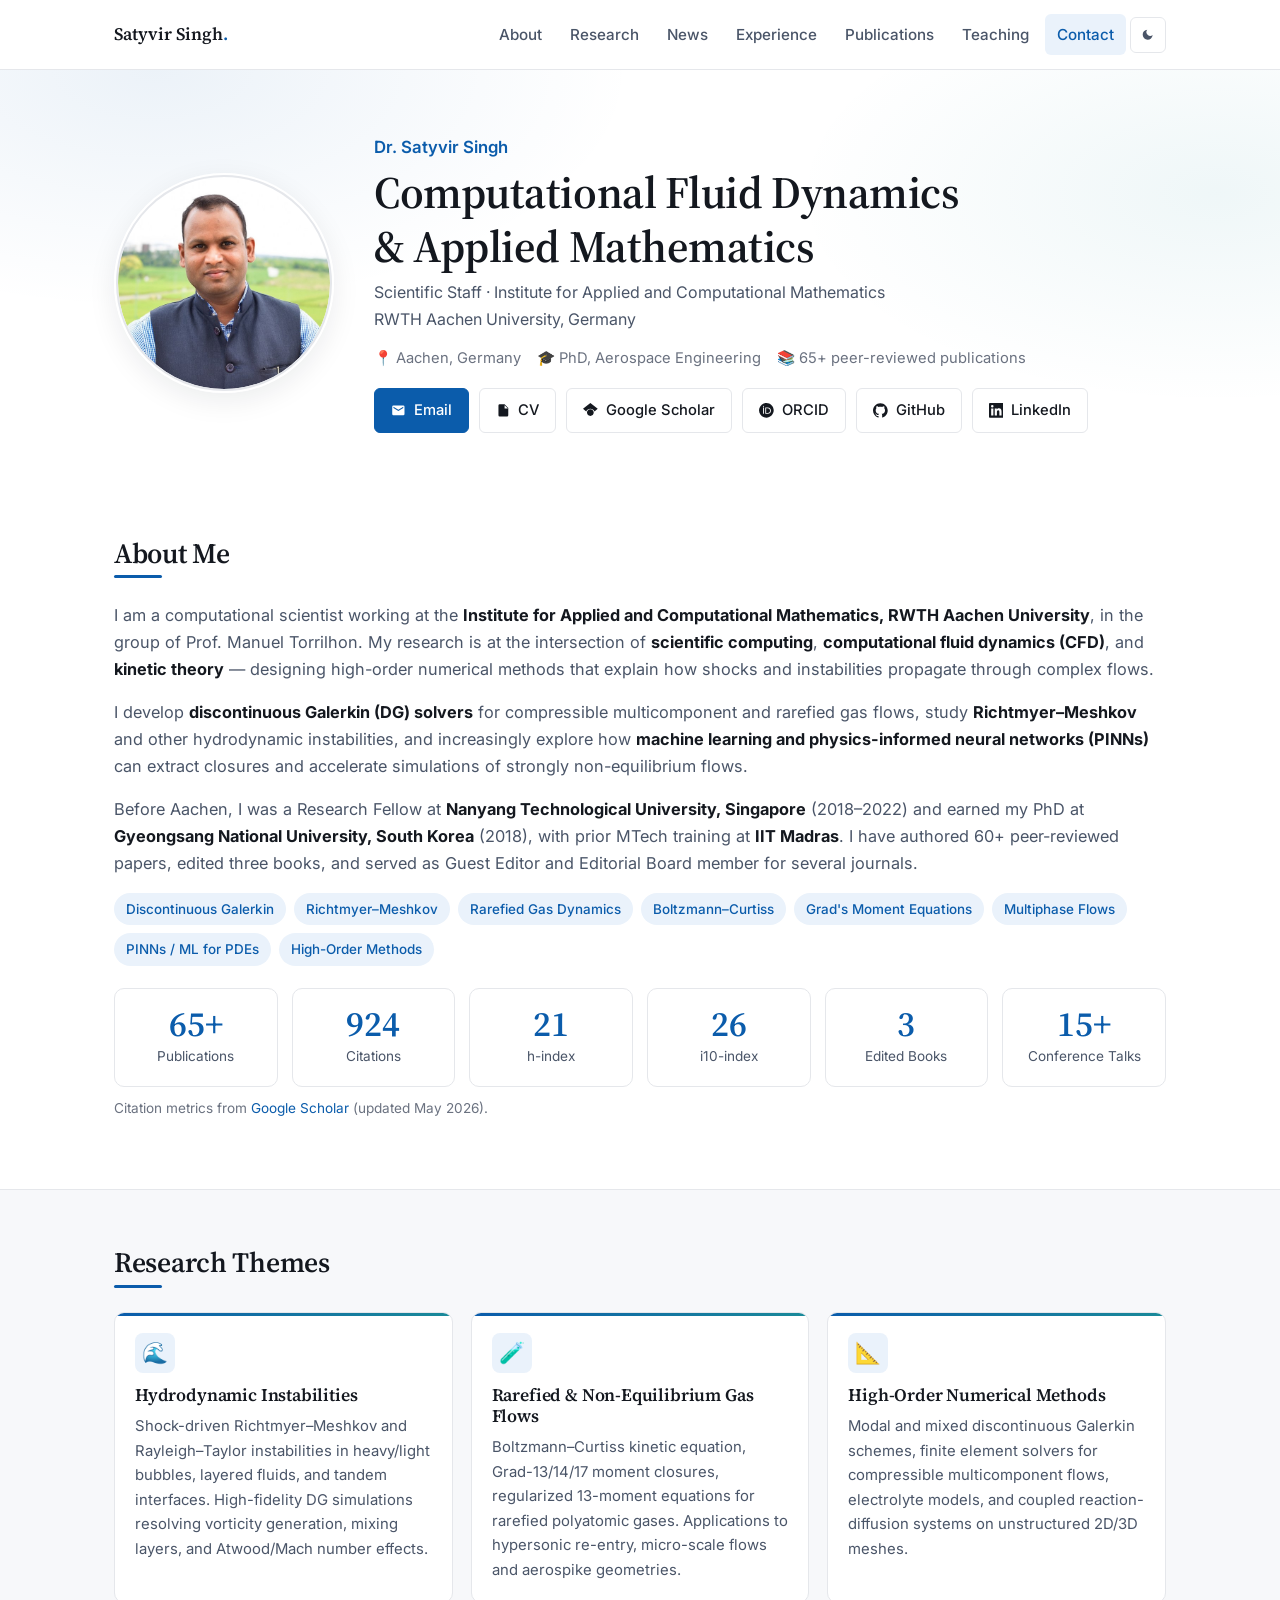
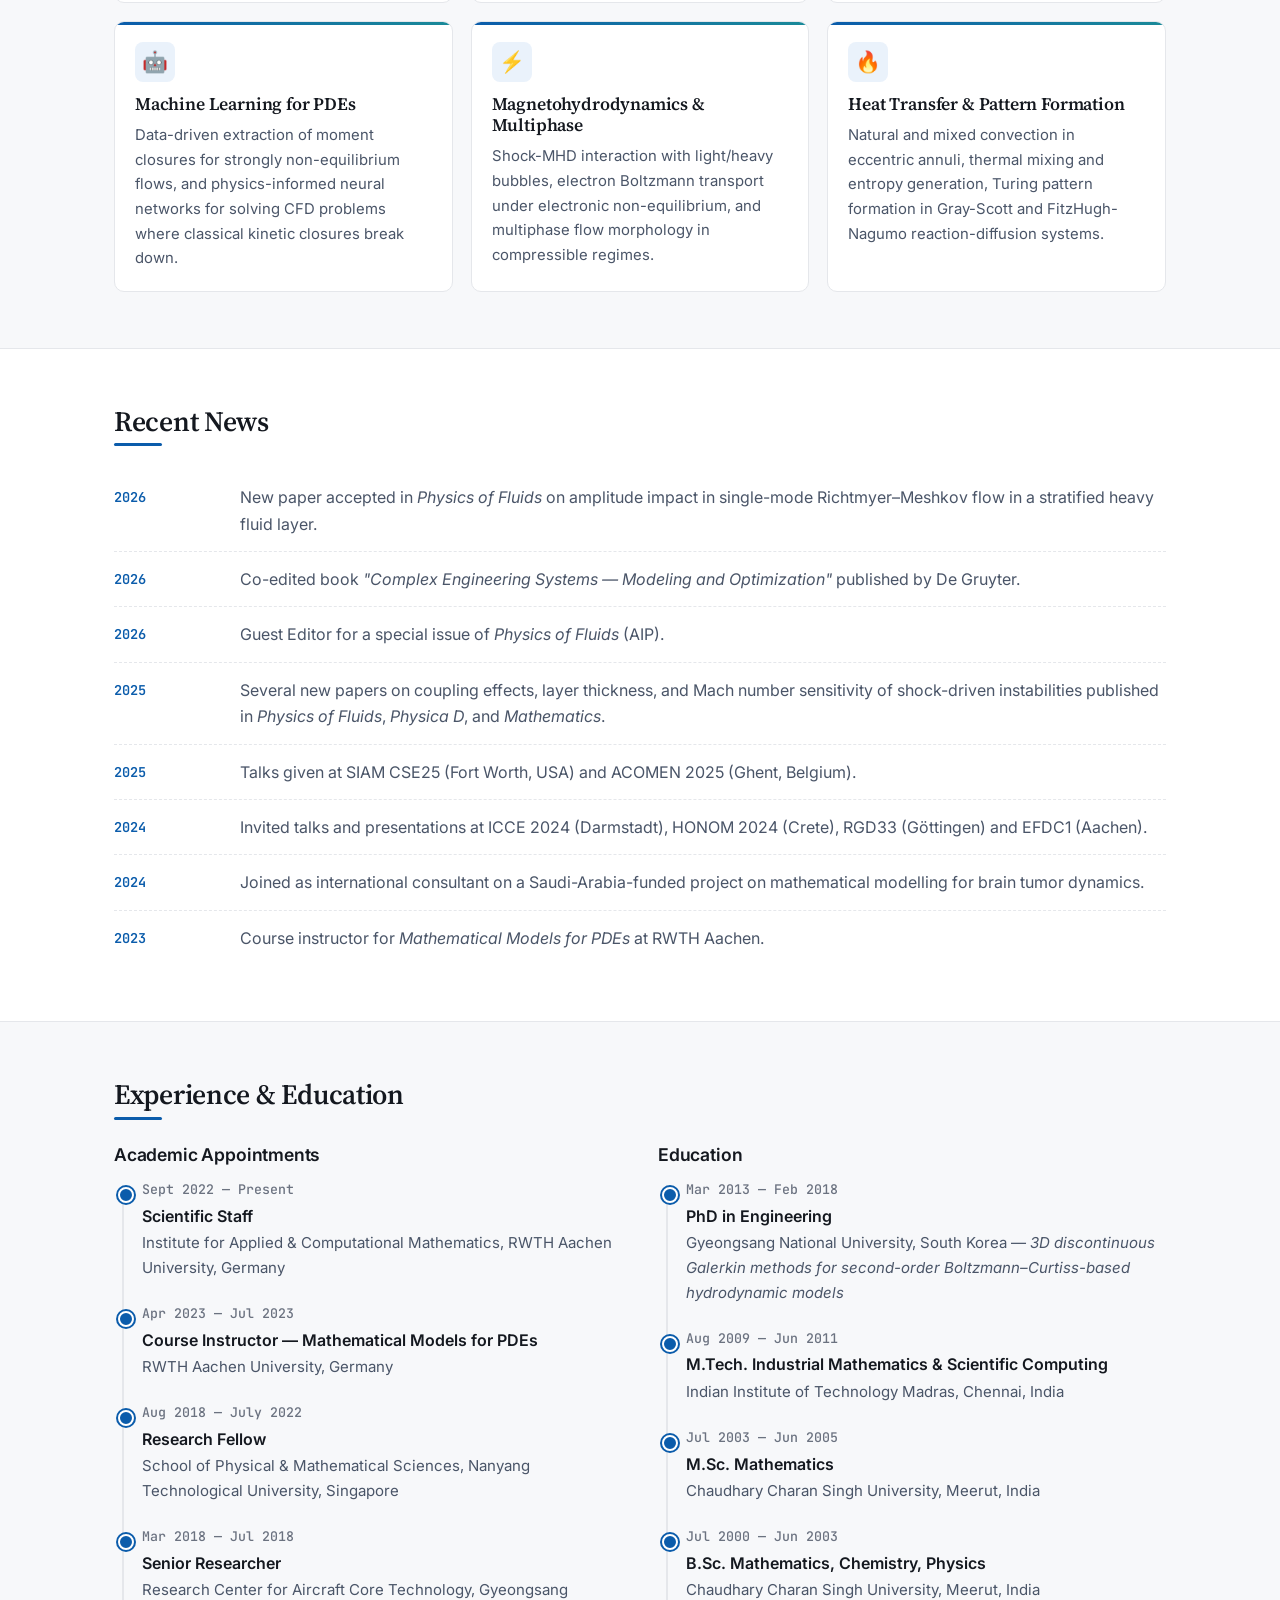
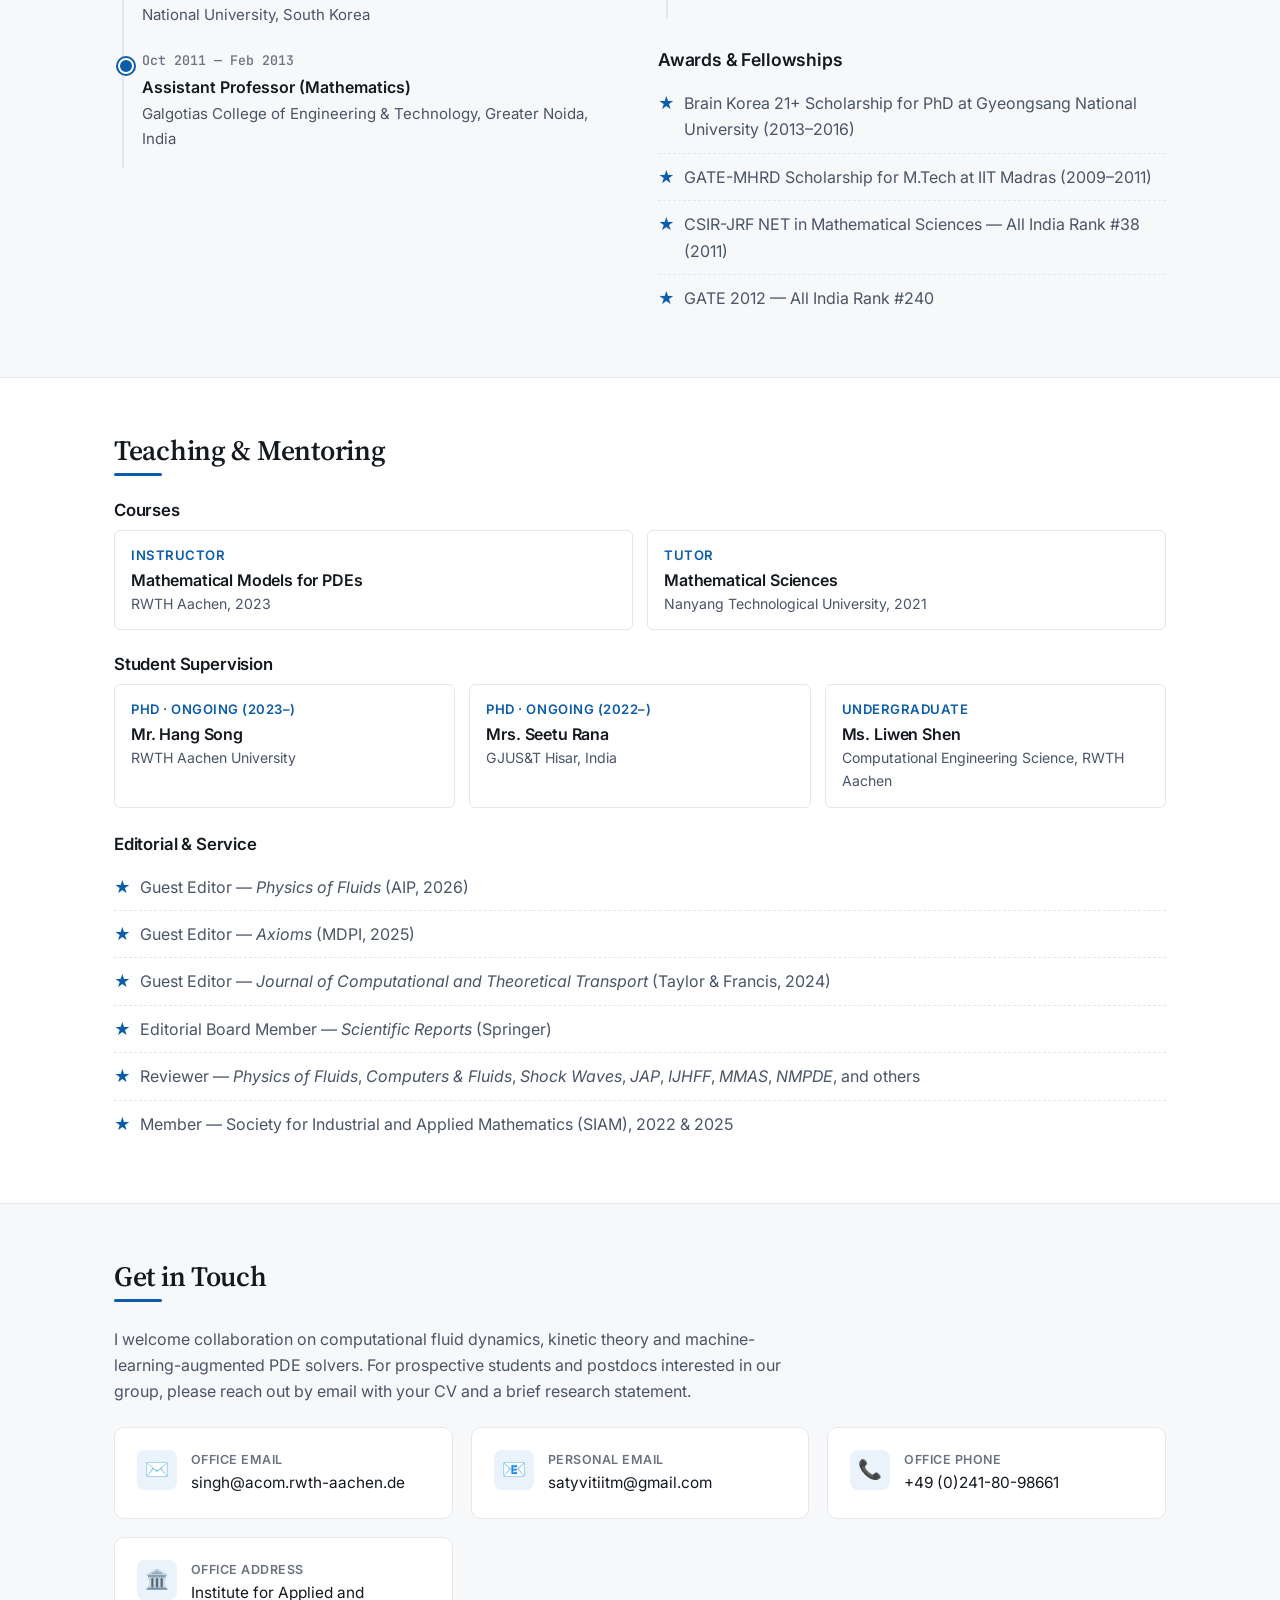
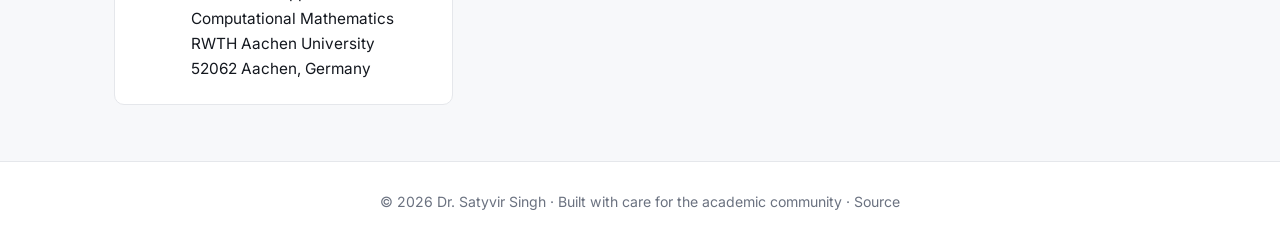
==== commit 98cb8e95: "Add Google Scholar citation stats (citations, h-index, i10-index) to About" ====
--- a/index.html
+++ b/index.html
@@ -124,10 +124,16 @@
 
       <div class="stats">
         <div class="stat"><span class="num">65+</span><span class="label">Publications</span></div>
+        <div class="stat"><span class="num">924</span><span class="label">Citations</span></div>
+        <div class="stat"><span class="num">21</span><span class="label">h-index</span></div>
+        <div class="stat"><span class="num">26</span><span class="label">i10-index</span></div>
         <div class="stat"><span class="num">3</span><span class="label">Edited Books</span></div>
         <div class="stat"><span class="num">15+</span><span class="label">Conference Talks</span></div>
-        <div class="stat"><span class="num">10+</span><span class="label">Years in CFD Research</span></div>
-      </div>
+      </div>
+      <p style="margin-top:10px;font-size:0.85rem;color:var(--muted);">
+        Citation metrics from <a href="https://scholar.google.com/citations?user=sQT89LYAAAAJ&hl=en" target="_blank" rel="noopener">Google Scholar</a>
+        (updated May 2026).
+      </p>
     </div>
   </div>
 </section>
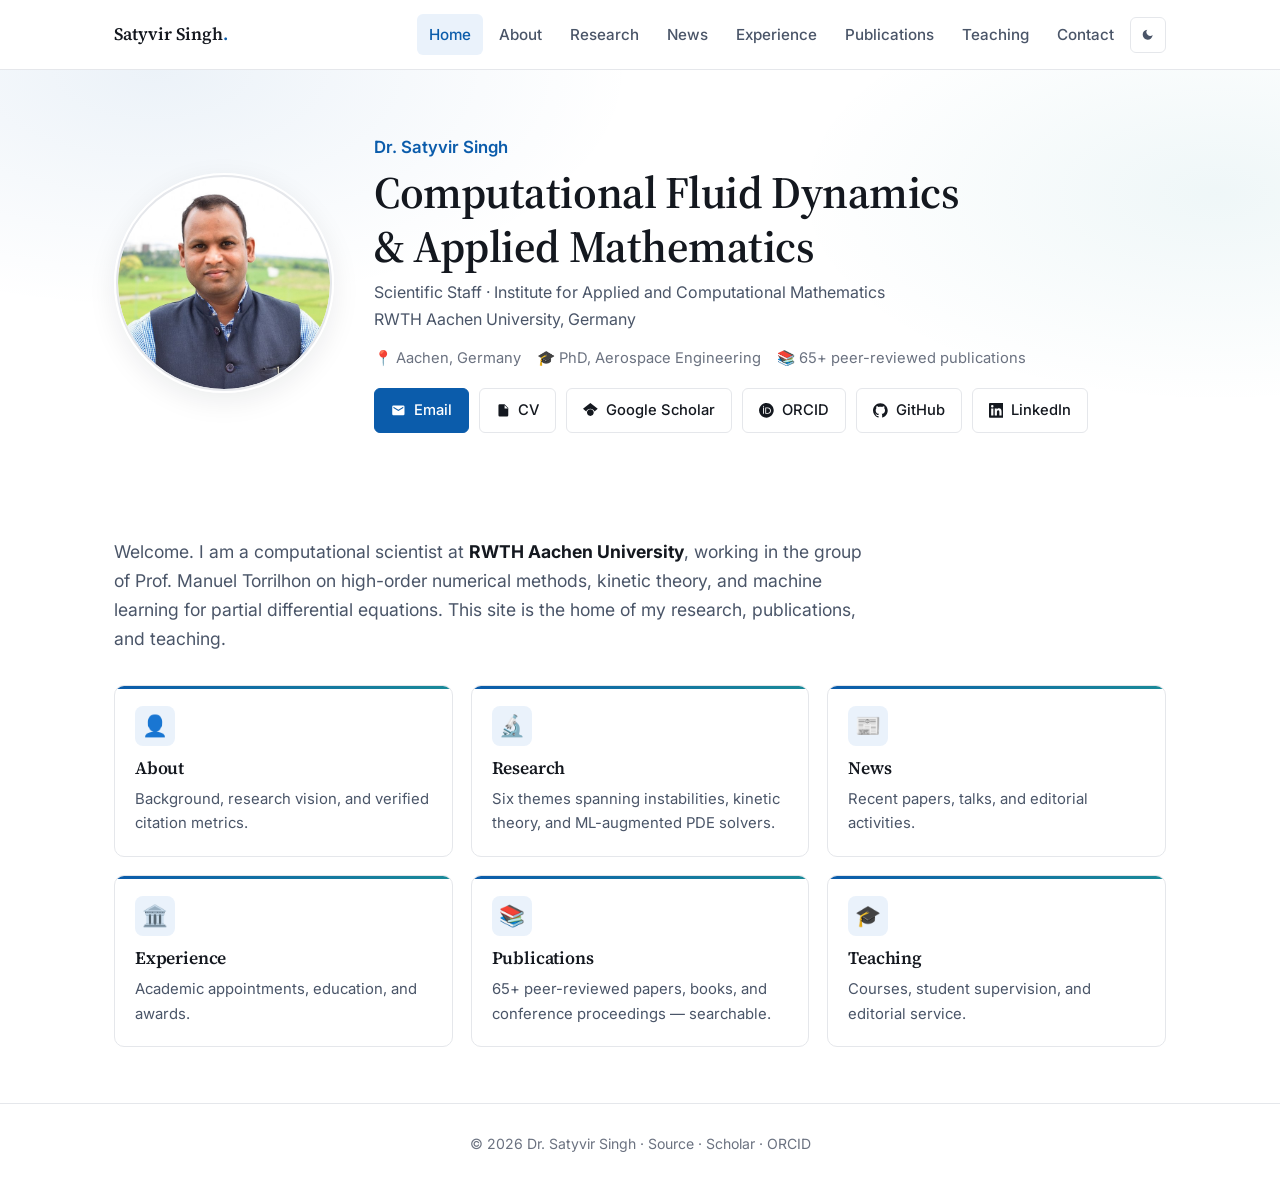
==== commit 112c0327: "Convert site to multi-page structure with shared nav/footer - Add dedicated pages: about, research, " ====
--- a/index.html
+++ b/index.html
@@ -4,41 +4,20 @@
   <meta charset="UTF-8" />
   <meta name="viewport" content="width=device-width, initial-scale=1.0" />
   <title>Dr. Satyvir Singh — Computational Fluid Dynamics & Applied Mathematics</title>
-  <meta name="description" content="Personal academic website of Dr. Satyvir Singh, Scientific Staff at the Institute for Applied and Computational Mathematics, RWTH Aachen University. Research in CFD, hydrodynamic instabilities, discontinuous Galerkin methods, rarefied gases, and machine learning for PDEs." />
-  <meta name="author" content="Satyvir Singh" />
-
-  <!-- Open Graph -->
+  <meta name="description" content="Personal academic homepage of Dr. Satyvir Singh, Scientific Staff at the Institute for Applied and Computational Mathematics, RWTH Aachen University. Research in CFD, hydrodynamic instabilities, discontinuous Galerkin methods, rarefied gases, and machine learning for PDEs." />
   <meta property="og:type" content="website" />
   <meta property="og:title" content="Dr. Satyvir Singh — Computational Fluid Dynamics" />
   <meta property="og:description" content="Scientific Staff at RWTH Aachen University. Research on CFD, hydrodynamic instabilities, discontinuous Galerkin methods and machine learning for PDEs." />
 
-  <!-- Fonts -->
   <link rel="preconnect" href="https://fonts.googleapis.com" />
   <link rel="preconnect" href="https://fonts.gstatic.com" crossorigin />
   <link href="https://fonts.googleapis.com/css2?family=Inter:wght@400;500;600;700&family=JetBrains+Mono:wght@400;500&family=Source+Serif+4:opsz,wght@8..60,400;8..60,500;8..60,600;8..60,700&display=swap" rel="stylesheet" />
-
   <link rel="stylesheet" href="assets/styles.css" />
   <link rel="icon" href="data:image/svg+xml,<svg xmlns='http://www.w3.org/2000/svg' viewBox='0 0 100 100'><circle cx='50' cy='50' r='45' fill='%230b5cab'/><text x='50%25' y='55%25' text-anchor='middle' dominant-baseline='middle' fill='white' font-family='Georgia' font-size='52' font-weight='600'>S</text></svg>" />
 </head>
-<body>
+<body data-page="home">
 
-<!-- ========== NAV ========== -->
-<nav class="nav">
-  <div class="nav-inner">
-    <a href="#" class="brand">Satyvir Singh<span class="dot">.</span></a>
-    <div class="nav-links" id="nav-links">
-      <a href="#about">About</a>
-      <a href="#research">Research</a>
-      <a href="#news">News</a>
-      <a href="#experience">Experience</a>
-      <a href="publications.html">Publications</a>
-      <a href="#teaching">Teaching</a>
-      <a href="#contact">Contact</a>
-      <button class="theme-btn" id="theme-btn" aria-label="Toggle theme"></button>
-    </div>
-    <button class="menu-btn" id="menu-btn" aria-label="Menu">☰</button>
-  </div>
-</nav>
+<div id="site-nav"></div>
 
 <!-- ========== HERO ========== -->
 <header class="hero">
@@ -85,325 +64,55 @@
   </div>
 </header>
 
-<!-- ========== ABOUT ========== -->
-<section class="section" id="about">
+<!-- ========== SHORT INTRO + CARD GRID ========== -->
+<section class="section">
   <div class="container fade-in">
-    <div class="section-head"><h2>About Me</h2></div>
-    <div class="about">
-      <p>
-        I am a computational scientist working at the
-        <strong>Institute for Applied and Computational Mathematics, RWTH Aachen University</strong>,
-        in the group of Prof. Manuel Torrilhon. My research is at the intersection of
-        <strong>scientific computing</strong>, <strong>computational fluid dynamics (CFD)</strong>, and
-        <strong>kinetic theory</strong> — designing high-order numerical methods that explain how shocks
-        and instabilities propagate through complex flows.
+    <div class="prose" style="margin-bottom:32px;">
+      <p style="font-size:1.1rem;">
+        Welcome. I am a computational scientist at <strong>RWTH Aachen University</strong>,
+        working in the group of Prof. Manuel Torrilhon on high-order numerical methods,
+        kinetic theory, and machine learning for partial differential equations.
+        This site is the home of my research, publications, and teaching.
       </p>
-      <p>
-        I develop <strong>discontinuous Galerkin (DG) solvers</strong> for compressible multicomponent and
-        rarefied gas flows, study <strong>Richtmyer–Meshkov</strong> and other hydrodynamic instabilities,
-        and increasingly explore how <strong>machine learning and physics-informed neural networks (PINNs)</strong>
-        can extract closures and accelerate simulations of strongly non-equilibrium flows.
-      </p>
-      <p>
-        Before Aachen, I was a Research Fellow at <strong>Nanyang Technological University, Singapore</strong>
-        (2018–2022) and earned my PhD at <strong>Gyeongsang National University, South Korea</strong> (2018),
-        with prior MTech training at <strong>IIT Madras</strong>. I have authored 60+ peer-reviewed papers,
-        edited three books, and served as Guest Editor and Editorial Board member for several journals.
-      </p>
+    </div>
 
-      <div class="tags">
-        <span class="tag">Discontinuous Galerkin</span>
-        <span class="tag">Richtmyer–Meshkov</span>
-        <span class="tag">Rarefied Gas Dynamics</span>
-        <span class="tag">Boltzmann–Curtiss</span>
-        <span class="tag">Grad's Moment Equations</span>
-        <span class="tag">Multiphase Flows</span>
-        <span class="tag">PINNs / ML for PDEs</span>
-        <span class="tag">High-Order Methods</span>
-      </div>
-
-      <div class="stats">
-        <div class="stat"><span class="num">65+</span><span class="label">Publications</span></div>
-        <div class="stat"><span class="num">924</span><span class="label">Citations</span></div>
-        <div class="stat"><span class="num">21</span><span class="label">h-index</span></div>
-        <div class="stat"><span class="num">26</span><span class="label">i10-index</span></div>
-        <div class="stat"><span class="num">3</span><span class="label">Edited Books</span></div>
-        <div class="stat"><span class="num">15+</span><span class="label">Conference Talks</span></div>
-      </div>
-      <p style="margin-top:10px;font-size:0.85rem;color:var(--muted);">
-        Citation metrics from <a href="https://scholar.google.com/citations?user=sQT89LYAAAAJ&hl=en" target="_blank" rel="noopener">Google Scholar</a>
-        (updated May 2026).
-      </p>
+    <div class="research-grid">
+      <a class="research-card" href="about.html" style="text-decoration:none;color:inherit;">
+        <div class="icon">👤</div>
+        <h3>About</h3>
+        <p>Background, research vision, and verified citation metrics.</p>
+      </a>
+      <a class="research-card" href="research.html" style="text-decoration:none;color:inherit;">
+        <div class="icon">🔬</div>
+        <h3>Research</h3>
+        <p>Six themes spanning instabilities, kinetic theory, and ML-augmented PDE solvers.</p>
+      </a>
+      <a class="research-card" href="news.html" style="text-decoration:none;color:inherit;">
+        <div class="icon">📰</div>
+        <h3>News</h3>
+        <p>Recent papers, talks, and editorial activities.</p>
+      </a>
+      <a class="research-card" href="experience.html" style="text-decoration:none;color:inherit;">
+        <div class="icon">🏛️</div>
+        <h3>Experience</h3>
+        <p>Academic appointments, education, and awards.</p>
+      </a>
+      <a class="research-card" href="publications.html" style="text-decoration:none;color:inherit;">
+        <div class="icon">📚</div>
+        <h3>Publications</h3>
+        <p>65+ peer-reviewed papers, books, and conference proceedings — searchable.</p>
+      </a>
+      <a class="research-card" href="teaching.html" style="text-decoration:none;color:inherit;">
+        <div class="icon">🎓</div>
+        <h3>Teaching</h3>
+        <p>Courses, student supervision, and editorial service.</p>
+      </a>
     </div>
   </div>
 </section>
 
-<!-- ========== RESEARCH ========== -->
-<section class="section section-alt" id="research">
-  <div class="container fade-in">
-    <div class="section-head">
-      <h2>Research Themes</h2>
-    </div>
-
-    <div class="research-grid">
-      <div class="research-card">
-        <div class="icon">🌊</div>
-        <h3>Hydrodynamic Instabilities</h3>
-        <p>Shock-driven Richtmyer–Meshkov and Rayleigh–Taylor instabilities in heavy/light bubbles,
-           layered fluids, and tandem interfaces. High-fidelity DG simulations resolving vorticity
-           generation, mixing layers, and Atwood/Mach number effects.</p>
-      </div>
-      <div class="research-card">
-        <div class="icon">🧪</div>
-        <h3>Rarefied & Non-Equilibrium Gas Flows</h3>
-        <p>Boltzmann–Curtiss kinetic equation, Grad-13/14/17 moment closures, regularized 13-moment
-           equations for rarefied polyatomic gases. Applications to hypersonic re-entry,
-           micro-scale flows and aerospike geometries.</p>
-      </div>
-      <div class="research-card">
-        <div class="icon">📐</div>
-        <h3>High-Order Numerical Methods</h3>
-        <p>Modal and mixed discontinuous Galerkin schemes, finite element solvers for compressible
-           multicomponent flows, electrolyte models, and coupled reaction-diffusion systems on
-           unstructured 2D/3D meshes.</p>
-      </div>
-      <div class="research-card">
-        <div class="icon">🤖</div>
-        <h3>Machine Learning for PDEs</h3>
-        <p>Data-driven extraction of moment closures for strongly non-equilibrium flows, and
-           physics-informed neural networks for solving CFD problems where classical kinetic
-           closures break down.</p>
-      </div>
-      <div class="research-card">
-        <div class="icon">⚡</div>
-        <h3>Magnetohydrodynamics & Multiphase</h3>
-        <p>Shock-MHD interaction with light/heavy bubbles, electron Boltzmann transport under
-           electronic non-equilibrium, and multiphase flow morphology in compressible regimes.</p>
-      </div>
-      <div class="research-card">
-        <div class="icon">🔥</div>
-        <h3>Heat Transfer & Pattern Formation</h3>
-        <p>Natural and mixed convection in eccentric annuli, thermal mixing and entropy generation,
-           Turing pattern formation in Gray-Scott and FitzHugh-Nagumo reaction-diffusion systems.</p>
-      </div>
-    </div>
-  </div>
-</section>
-
-<!-- ========== NEWS ========== -->
-<section class="section" id="news">
-  <div class="container fade-in">
-    <div class="section-head"><h2>Recent News</h2></div>
-    <ul class="news-list">
-      <li>
-        <span class="news-date">2026</span>
-        <span class="news-text">New paper accepted in <em>Physics of Fluids</em> on amplitude impact in single-mode Richtmyer–Meshkov flow in a stratified heavy fluid layer.</span>
-      </li>
-      <li>
-        <span class="news-date">2026</span>
-        <span class="news-text">Co-edited book <em>"Complex Engineering Systems — Modeling and Optimization"</em> published by De Gruyter.</span>
-      </li>
-      <li>
-        <span class="news-date">2026</span>
-        <span class="news-text">Guest Editor for a special issue of <em>Physics of Fluids</em> (AIP).</span>
-      </li>
-      <li>
-        <span class="news-date">2025</span>
-        <span class="news-text">Several new papers on coupling effects, layer thickness, and Mach number sensitivity of shock-driven instabilities published in <em>Physics of Fluids</em>, <em>Physica D</em>, and <em>Mathematics</em>.</span>
-      </li>
-      <li>
-        <span class="news-date">2025</span>
-        <span class="news-text">Talks given at SIAM CSE25 (Fort Worth, USA) and ACOMEN 2025 (Ghent, Belgium).</span>
-      </li>
-      <li>
-        <span class="news-date">2024</span>
-        <span class="news-text">Invited talks and presentations at ICCE 2024 (Darmstadt), HONOM 2024 (Crete), RGD33 (Göttingen) and EFDC1 (Aachen).</span>
-      </li>
-      <li>
-        <span class="news-date">2024</span>
-        <span class="news-text">Joined as international consultant on a Saudi-Arabia-funded project on mathematical modelling for brain tumor dynamics.</span>
-      </li>
-      <li>
-        <span class="news-date">2023</span>
-        <span class="news-text">Course instructor for <em>Mathematical Models for PDEs</em> at RWTH Aachen.</span>
-      </li>
-    </ul>
-  </div>
-</section>
-
-<!-- ========== EXPERIENCE ========== -->
-<section class="section section-alt" id="experience">
-  <div class="container fade-in">
-    <div class="section-head"><h2>Experience &amp; Education</h2></div>
-    <div class="two-col">
-      <div>
-        <h3 style="font-family:var(--sans);font-size:1.1rem;margin-bottom:14px;">Academic Appointments</h3>
-        <ul class="timeline">
-          <li>
-            <div class="when">Sept 2022 — Present</div>
-            <div class="what">Scientific Staff</div>
-            <div class="where">Institute for Applied &amp; Computational Mathematics, RWTH Aachen University, Germany</div>
-          </li>
-          <li>
-            <div class="when">Apr 2023 — Jul 2023</div>
-            <div class="what">Course Instructor — Mathematical Models for PDEs</div>
-            <div class="where">RWTH Aachen University, Germany</div>
-          </li>
-          <li>
-            <div class="when">Aug 2018 — July 2022</div>
-            <div class="what">Research Fellow</div>
-            <div class="where">School of Physical &amp; Mathematical Sciences, Nanyang Technological University, Singapore</div>
-          </li>
-          <li>
-            <div class="when">Mar 2018 — Jul 2018</div>
-            <div class="what">Senior Researcher</div>
-            <div class="where">Research Center for Aircraft Core Technology, Gyeongsang National University, South Korea</div>
-          </li>
-          <li>
-            <div class="when">Oct 2011 — Feb 2013</div>
-            <div class="what">Assistant Professor (Mathematics)</div>
-            <div class="where">Galgotias College of Engineering &amp; Technology, Greater Noida, India</div>
-          </li>
-        </ul>
-      </div>
-
-      <div>
-        <h3 style="font-family:var(--sans);font-size:1.1rem;margin-bottom:14px;">Education</h3>
-        <ul class="timeline">
-          <li>
-            <div class="when">Mar 2013 — Feb 2018</div>
-            <div class="what">PhD in Engineering</div>
-            <div class="where">Gyeongsang National University, South Korea — <em>3D discontinuous Galerkin methods for second-order Boltzmann–Curtiss-based hydrodynamic models</em></div>
-          </li>
-          <li>
-            <div class="when">Aug 2009 — Jun 2011</div>
-            <div class="what">M.Tech. Industrial Mathematics &amp; Scientific Computing</div>
-            <div class="where">Indian Institute of Technology Madras, Chennai, India</div>
-          </li>
-          <li>
-            <div class="when">Jul 2003 — Jun 2005</div>
-            <div class="what">M.Sc. Mathematics</div>
-            <div class="where">Chaudhary Charan Singh University, Meerut, India</div>
-          </li>
-          <li>
-            <div class="when">Jul 2000 — Jun 2003</div>
-            <div class="what">B.Sc. Mathematics, Chemistry, Physics</div>
-            <div class="where">Chaudhary Charan Singh University, Meerut, India</div>
-          </li>
-        </ul>
-
-        <h3 style="font-family:var(--sans);font-size:1.1rem;margin:24px 0 10px;">Awards &amp; Fellowships</h3>
-        <ul class="award-list">
-          <li>Brain Korea 21+ Scholarship for PhD at Gyeongsang National University (2013–2016)</li>
-          <li>GATE-MHRD Scholarship for M.Tech at IIT Madras (2009–2011)</li>
-          <li>CSIR-JRF NET in Mathematical Sciences — All India Rank #38 (2011)</li>
-          <li>GATE 2012 — All India Rank #240</li>
-        </ul>
-      </div>
-    </div>
-  </div>
-</section>
-
-<!-- ========== TEACHING & STUDENTS ========== -->
-<section class="section" id="teaching">
-  <div class="container fade-in">
-    <div class="section-head"><h2>Teaching &amp; Mentoring</h2></div>
-
-    <h3 style="font-family:var(--sans);font-size:1.05rem;margin-bottom:10px;">Courses</h3>
-    <div class="cards" style="margin-bottom:24px;">
-      <div class="card-mini">
-        <div class="role">Instructor</div>
-        <h4>Mathematical Models for PDEs</h4>
-        <p>RWTH Aachen, 2023</p>
-      </div>
-      <div class="card-mini">
-        <div class="role">Tutor</div>
-        <h4>Mathematical Sciences</h4>
-        <p>Nanyang Technological University, 2021</p>
-      </div>
-    </div>
-
-    <h3 style="font-family:var(--sans);font-size:1.05rem;margin-bottom:10px;">Student Supervision</h3>
-    <div class="cards">
-      <div class="card-mini">
-        <div class="role">PhD · ongoing (2023–)</div>
-        <h4>Mr. Hang Song</h4>
-        <p>RWTH Aachen University</p>
-      </div>
-      <div class="card-mini">
-        <div class="role">PhD · ongoing (2022–)</div>
-        <h4>Mrs. Seetu Rana</h4>
-        <p>GJUS&amp;T Hisar, India</p>
-      </div>
-      <div class="card-mini">
-        <div class="role">Undergraduate</div>
-        <h4>Ms. Liwen Shen</h4>
-        <p>Computational Engineering Science, RWTH Aachen</p>
-      </div>
-    </div>
-
-    <h3 style="font-family:var(--sans);font-size:1.05rem;margin:26px 0 10px;">Editorial &amp; Service</h3>
-    <ul class="award-list">
-      <li>Guest Editor — <em>Physics of Fluids</em> (AIP, 2026)</li>
-      <li>Guest Editor — <em>Axioms</em> (MDPI, 2025)</li>
-      <li>Guest Editor — <em>Journal of Computational and Theoretical Transport</em> (Taylor &amp; Francis, 2024)</li>
-      <li>Editorial Board Member — <em>Scientific Reports</em> (Springer)</li>
-      <li>Reviewer — <em>Physics of Fluids</em>, <em>Computers &amp; Fluids</em>, <em>Shock Waves</em>, <em>JAP</em>, <em>IJHFF</em>, <em>MMAS</em>, <em>NMPDE</em>, and others</li>
-      <li>Member — Society for Industrial and Applied Mathematics (SIAM), 2022 &amp; 2025</li>
-    </ul>
-  </div>
-</section>
-
-<!-- ========== CONTACT ========== -->
-<section class="section section-alt" id="contact">
-  <div class="container fade-in">
-    <div class="section-head"><h2>Get in Touch</h2></div>
-    <p style="margin-bottom:22px;color:var(--text-soft);max-width:680px;">
-      I welcome collaboration on computational fluid dynamics, kinetic theory and machine-learning-augmented PDE solvers.
-      For prospective students and postdocs interested in our group, please reach out by email with your CV and a brief research statement.
-    </p>
-
-    <div class="contact-grid">
-      <div class="contact-card">
-        <div class="ico">✉️</div>
-        <div>
-          <div class="label">Office Email</div>
-          <div class="value"><a href="mailto:singh@acom.rwth-aachen.de">singh@acom.rwth-aachen.de</a></div>
-        </div>
-      </div>
-      <div class="contact-card">
-        <div class="ico">📧</div>
-        <div>
-          <div class="label">Personal Email</div>
-          <div class="value"><a href="mailto:satyvitiitm@gmail.com">satyvitiitm@gmail.com</a></div>
-        </div>
-      </div>
-      <div class="contact-card">
-        <div class="ico">📞</div>
-        <div>
-          <div class="label">Office Phone</div>
-          <div class="value">+49 (0)241-80-98661</div>
-        </div>
-      </div>
-      <div class="contact-card">
-        <div class="ico">🏛️</div>
-        <div>
-          <div class="label">Office Address</div>
-          <div class="value">Institute for Applied and Computational Mathematics<br />RWTH Aachen University<br />52062 Aachen, Germany</div>
-        </div>
-      </div>
-    </div>
-  </div>
-</section>
-
-<!-- ========== FOOTER ========== -->
-<footer>
-  <div class="container">
-    © <span id="year">2026</span> Dr. Satyvir Singh · Built with care for the academic community ·
-    <a href="https://github.com/Satyvir-Singh/satyvir-singh.github.io">Source</a>
-  </div>
-</footer>
-
+<div id="site-footer"></div>
+<script src="assets/layout.js"></script>
 <script src="assets/main.js"></script>
 </body>
 </html>
--- a/assets/styles.css
+++ b/assets/styles.css
@@ -673,5 +673,36 @@
 }
 .fade-in.visible { opacity: 1; transform: none; }
 
+/* ============ PAGE HEADER (subpages) ============ */
+.page-header {
+  padding: 56px 0 32px;
+  background:
+    radial-gradient(800px 320px at 12% 0%, rgba(11, 92, 171, 0.08), transparent 60%),
+    radial-gradient(700px 320px at 95% 30%, rgba(26, 138, 153, 0.07), transparent 60%);
+  border-bottom: 1px solid var(--border);
+}
+.page-header .crumb {
+  font-family: var(--mono);
+  font-size: 0.8rem;
+  color: var(--accent);
+  text-transform: uppercase;
+  letter-spacing: 0.08em;
+  margin-bottom: 8px;
+}
+.page-header h1 {
+  font-size: clamp(1.8rem, 3.5vw, 2.5rem);
+  margin: 0 0 8px;
+}
+.page-header p.lede {
+  font-size: 1.05rem;
+  color: var(--text-soft);
+  max-width: 720px;
+  margin: 0;
+}
+
 /* ============ UTIL ============ */
 .icon-svg { width: 1em; height: 1em; vertical-align: -0.12em; fill: currentColor; }
+.prose { max-width: 760px; }
+.prose p { font-size: 1.02rem; }
+.prose strong { color: var(--text); }
+
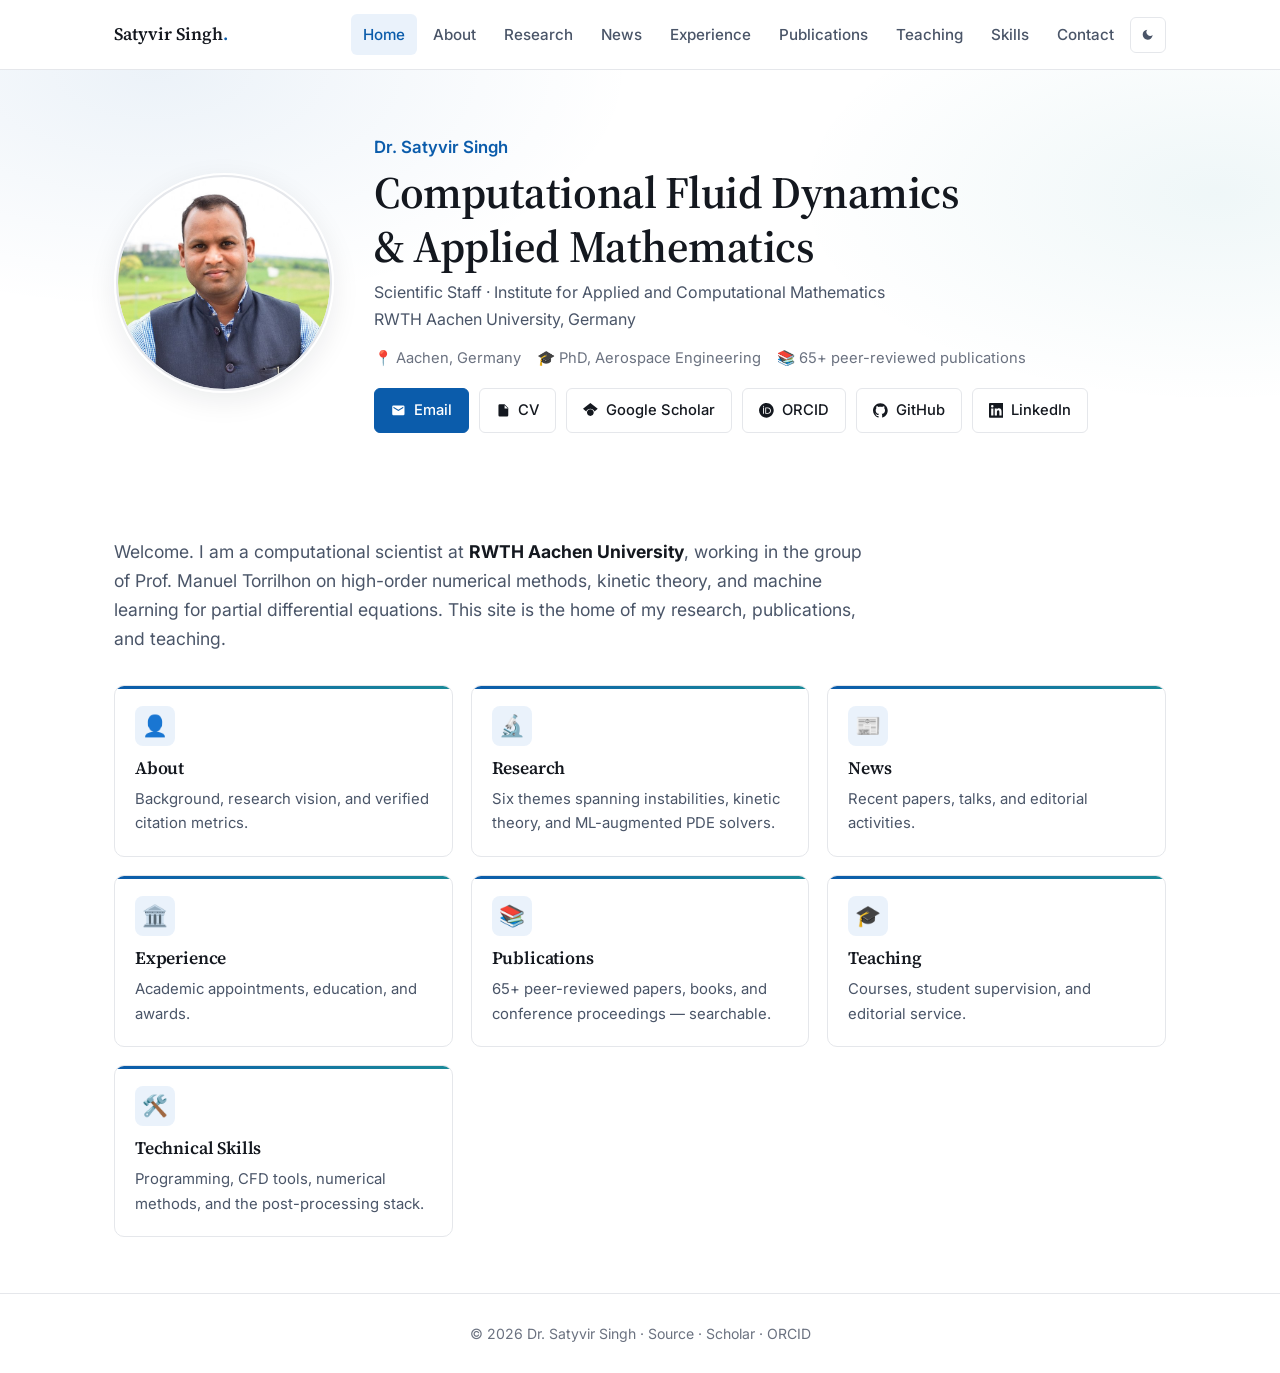
==== commit 1f55a17e: "Add Technical Skills page with categorized skill tags - New skills.html with 6 skill groups: Program" ====
--- a/index.html
+++ b/index.html
@@ -107,6 +107,11 @@
         <h3>Teaching</h3>
         <p>Courses, student supervision, and editorial service.</p>
       </a>
+      <a class="research-card" href="skills.html" style="text-decoration:none;color:inherit;">
+        <div class="icon">🛠️</div>
+        <h3>Technical Skills</h3>
+        <p>Programming, CFD tools, numerical methods, and the post-processing stack.</p>
+      </a>
     </div>
   </div>
 </section>
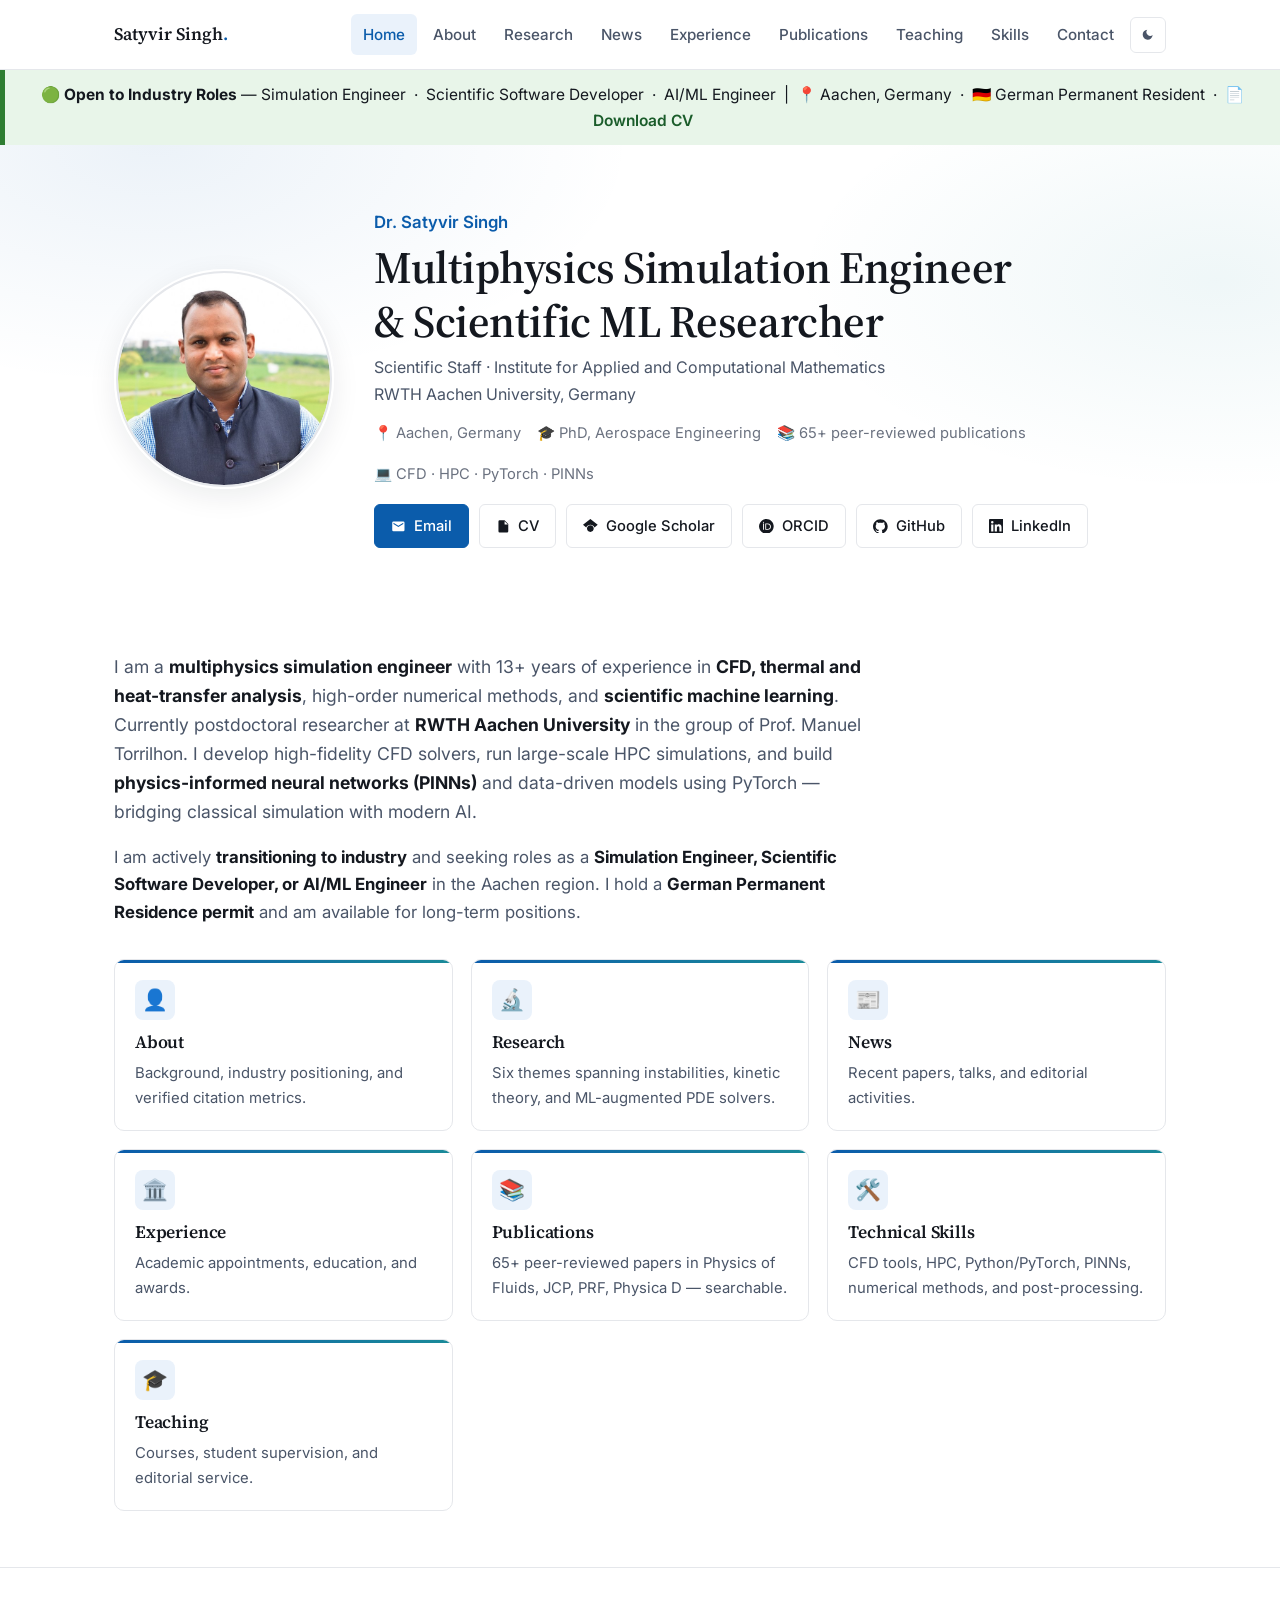
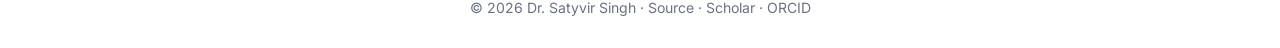
==== commit 6aabaea3: "Updated Index." ====
--- a/index.html
+++ b/index.html
@@ -3,11 +3,11 @@
 <head>
   <meta charset="UTF-8" />
   <meta name="viewport" content="width=device-width, initial-scale=1.0" />
-  <title>Dr. Satyvir Singh — Computational Fluid Dynamics & Applied Mathematics</title>
-  <meta name="description" content="Personal academic homepage of Dr. Satyvir Singh, Scientific Staff at the Institute for Applied and Computational Mathematics, RWTH Aachen University. Research in CFD, hydrodynamic instabilities, discontinuous Galerkin methods, rarefied gases, and machine learning for PDEs." />
+  <title>Dr. Satyvir Singh — Simulation Engineer | CFD & Scientific ML | RWTH Aachen</title>
+  <meta name="description" content="Dr. Satyvir Singh — Multiphysics Simulation Engineer with 13+ years in CFD, thermal analysis, high-order numerical methods, and scientific machine learning. Postdoctoral researcher at RWTH Aachen University. Open to industry roles in simulation engineering, scientific software development, and AI/ML engineering." />
   <meta property="og:type" content="website" />
-  <meta property="og:title" content="Dr. Satyvir Singh — Computational Fluid Dynamics" />
-  <meta property="og:description" content="Scientific Staff at RWTH Aachen University. Research on CFD, hydrodynamic instabilities, discontinuous Galerkin methods and machine learning for PDEs." />
+  <meta property="og:title" content="Dr. Satyvir Singh — Simulation Engineer | CFD & Scientific ML" />
+  <meta property="og:description" content="Multiphysics Simulation Engineer at RWTH Aachen University. 13+ years in CFD, HPC, and physics-informed ML. Open to industry roles in Aachen/Germany." />
 
   <link rel="preconnect" href="https://fonts.googleapis.com" />
   <link rel="preconnect" href="https://fonts.gstatic.com" crossorigin />
@@ -19,19 +19,27 @@
 
 <div id="site-nav"></div>
 
+<!-- ========== OPEN TO WORK BANNER ========== -->
+<div style="background-color:#e8f5e9; border-left:5px solid #2e7d32; padding:12px 20px; text-align:center; font-size:0.97rem; font-family:Inter,sans-serif;">
+  🟢 <strong>Open to Industry Roles</strong> — Simulation Engineer &nbsp;·&nbsp; Scientific Software Developer &nbsp;·&nbsp; AI/ML Engineer &nbsp;|&nbsp;
+  📍 Aachen, Germany &nbsp;·&nbsp; 🇩🇪 German Permanent Resident &nbsp;·&nbsp;
+  <a href="CV_Satyvir_Singh.pdf" target="_blank" style="color:#1a5c2a; font-weight:600;">📄 Download CV</a>
+</div>
+
 <!-- ========== HERO ========== -->
 <header class="hero">
   <div class="container hero-grid">
     <img class="avatar" src="assets/profile.jpg" alt="Dr. Satyvir Singh" width="220" height="220" />
     <div>
       <p class="title">Dr. Satyvir Singh</p>
-      <h1>Computational Fluid Dynamics<br />&amp; Applied Mathematics</h1>
+      <h1>Multiphysics Simulation Engineer<br />&amp; Scientific ML Researcher</h1>
       <p class="affiliation">Scientific Staff · Institute for Applied and Computational Mathematics<br />RWTH Aachen University, Germany</p>
 
       <div class="hero-meta">
         <span>📍 Aachen, Germany</span>
         <span>🎓 PhD, Aerospace Engineering</span>
         <span>📚 65+ peer-reviewed publications</span>
+        <span>💻 CFD · HPC · PyTorch · PINNs</span>
       </div>
 
       <div class="hero-actions">
@@ -69,10 +77,19 @@
   <div class="container fade-in">
     <div class="prose" style="margin-bottom:32px;">
       <p style="font-size:1.1rem;">
-        Welcome. I am a computational scientist at <strong>RWTH Aachen University</strong>,
-        working in the group of Prof. Manuel Torrilhon on high-order numerical methods,
-        kinetic theory, and machine learning for partial differential equations.
-        This site is the home of my research, publications, and teaching.
+        I am a <strong>multiphysics simulation engineer</strong> with 13+ years of experience in
+        <strong>CFD, thermal and heat-transfer analysis</strong>, high-order numerical methods,
+        and <strong>scientific machine learning</strong>. Currently postdoctoral researcher at
+        <strong>RWTH Aachen University</strong> in the group of Prof. Manuel Torrilhon.
+        I develop high-fidelity CFD solvers, run large-scale HPC simulations, and build
+        <strong>physics-informed neural networks (PINNs)</strong> and data-driven models
+        using PyTorch — bridging classical simulation with modern AI.
+      </p>
+      <p style="font-size:1.05rem;">
+        I am actively <strong>transitioning to industry</strong> and seeking roles as a
+        <strong>Simulation Engineer, Scientific Software Developer, or AI/ML Engineer</strong>
+        in the Aachen region. I hold a <strong>German Permanent Residence permit</strong>
+        and am available for long-term positions.
       </p>
     </div>
 
@@ -80,7 +97,7 @@
       <a class="research-card" href="about.html" style="text-decoration:none;color:inherit;">
         <div class="icon">👤</div>
         <h3>About</h3>
-        <p>Background, research vision, and verified citation metrics.</p>
+        <p>Background, industry positioning, and verified citation metrics.</p>
       </a>
       <a class="research-card" href="research.html" style="text-decoration:none;color:inherit;">
         <div class="icon">🔬</div>
@@ -100,17 +117,17 @@
       <a class="research-card" href="publications.html" style="text-decoration:none;color:inherit;">
         <div class="icon">📚</div>
         <h3>Publications</h3>
-        <p>65+ peer-reviewed papers, books, and conference proceedings — searchable.</p>
+        <p>65+ peer-reviewed papers in Physics of Fluids, JCP, PRF, Physica D — searchable.</p>
+      </a>
+      <a class="research-card" href="skills.html" style="text-decoration:none;color:inherit;">
+        <div class="icon">🛠️</div>
+        <h3>Technical Skills</h3>
+        <p>CFD tools, HPC, Python/PyTorch, PINNs, numerical methods, and post-processing.</p>
       </a>
       <a class="research-card" href="teaching.html" style="text-decoration:none;color:inherit;">
         <div class="icon">🎓</div>
         <h3>Teaching</h3>
         <p>Courses, student supervision, and editorial service.</p>
-      </a>
-      <a class="research-card" href="skills.html" style="text-decoration:none;color:inherit;">
-        <div class="icon">🛠️</div>
-        <h3>Technical Skills</h3>
-        <p>Programming, CFD tools, numerical methods, and the post-processing stack.</p>
       </a>
     </div>
   </div>
@@ -120,4 +137,4 @@
 <script src="assets/layout.js"></script>
 <script src="assets/main.js"></script>
 </body>
-</html>
+</html>
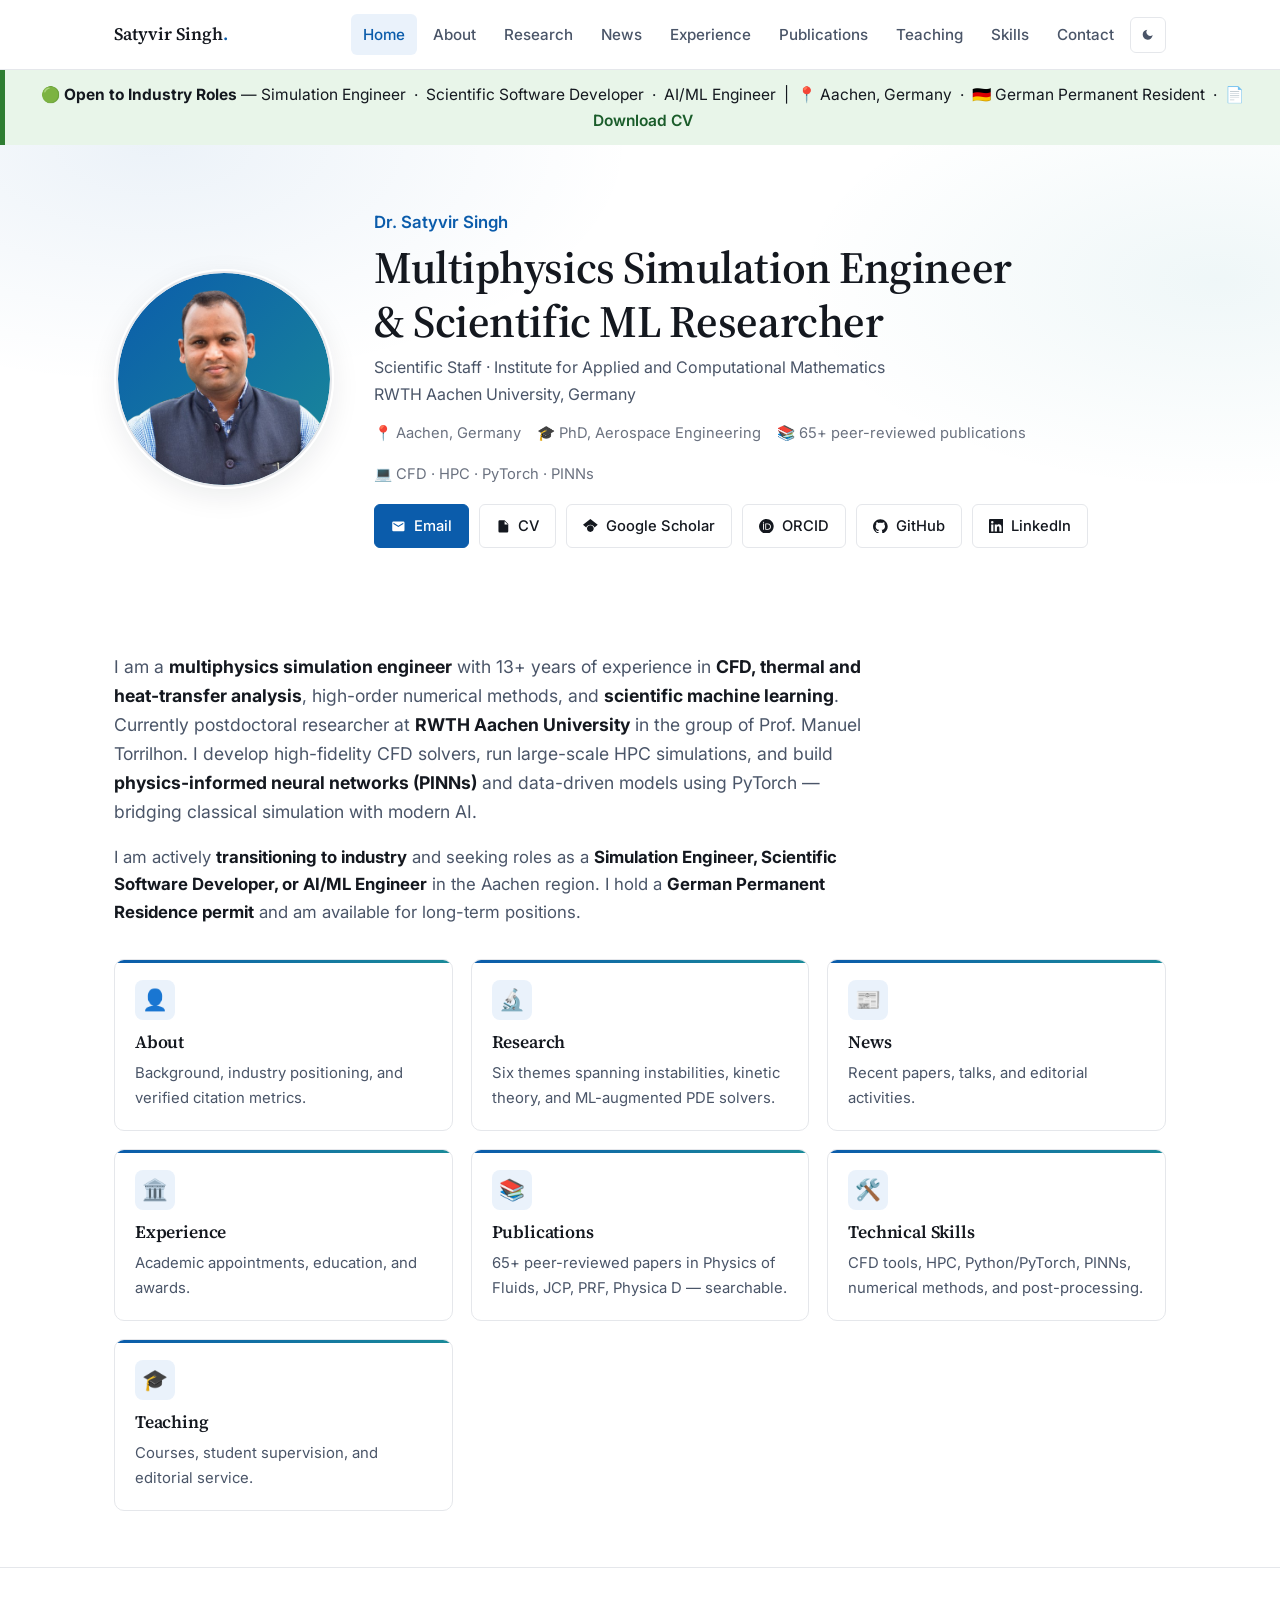
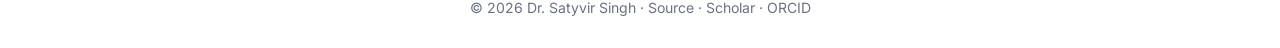
==== commit 1e72a009: "Update photo" ====
--- a/index.html
+++ b/index.html
@@ -29,7 +29,7 @@
 <!-- ========== HERO ========== -->
 <header class="hero">
   <div class="container hero-grid">
-    <img class="avatar" src="assets/profile.jpg" alt="Dr. Satyvir Singh" width="220" height="220" />
+    <img class="avatar" src="assets/profile.png" alt="Dr. Satyvir Singh" width="220" height="220" />
     <div>
       <p class="title">Dr. Satyvir Singh</p>
       <h1>Multiphysics Simulation Engineer<br />&amp; Scientific ML Researcher</h1>
